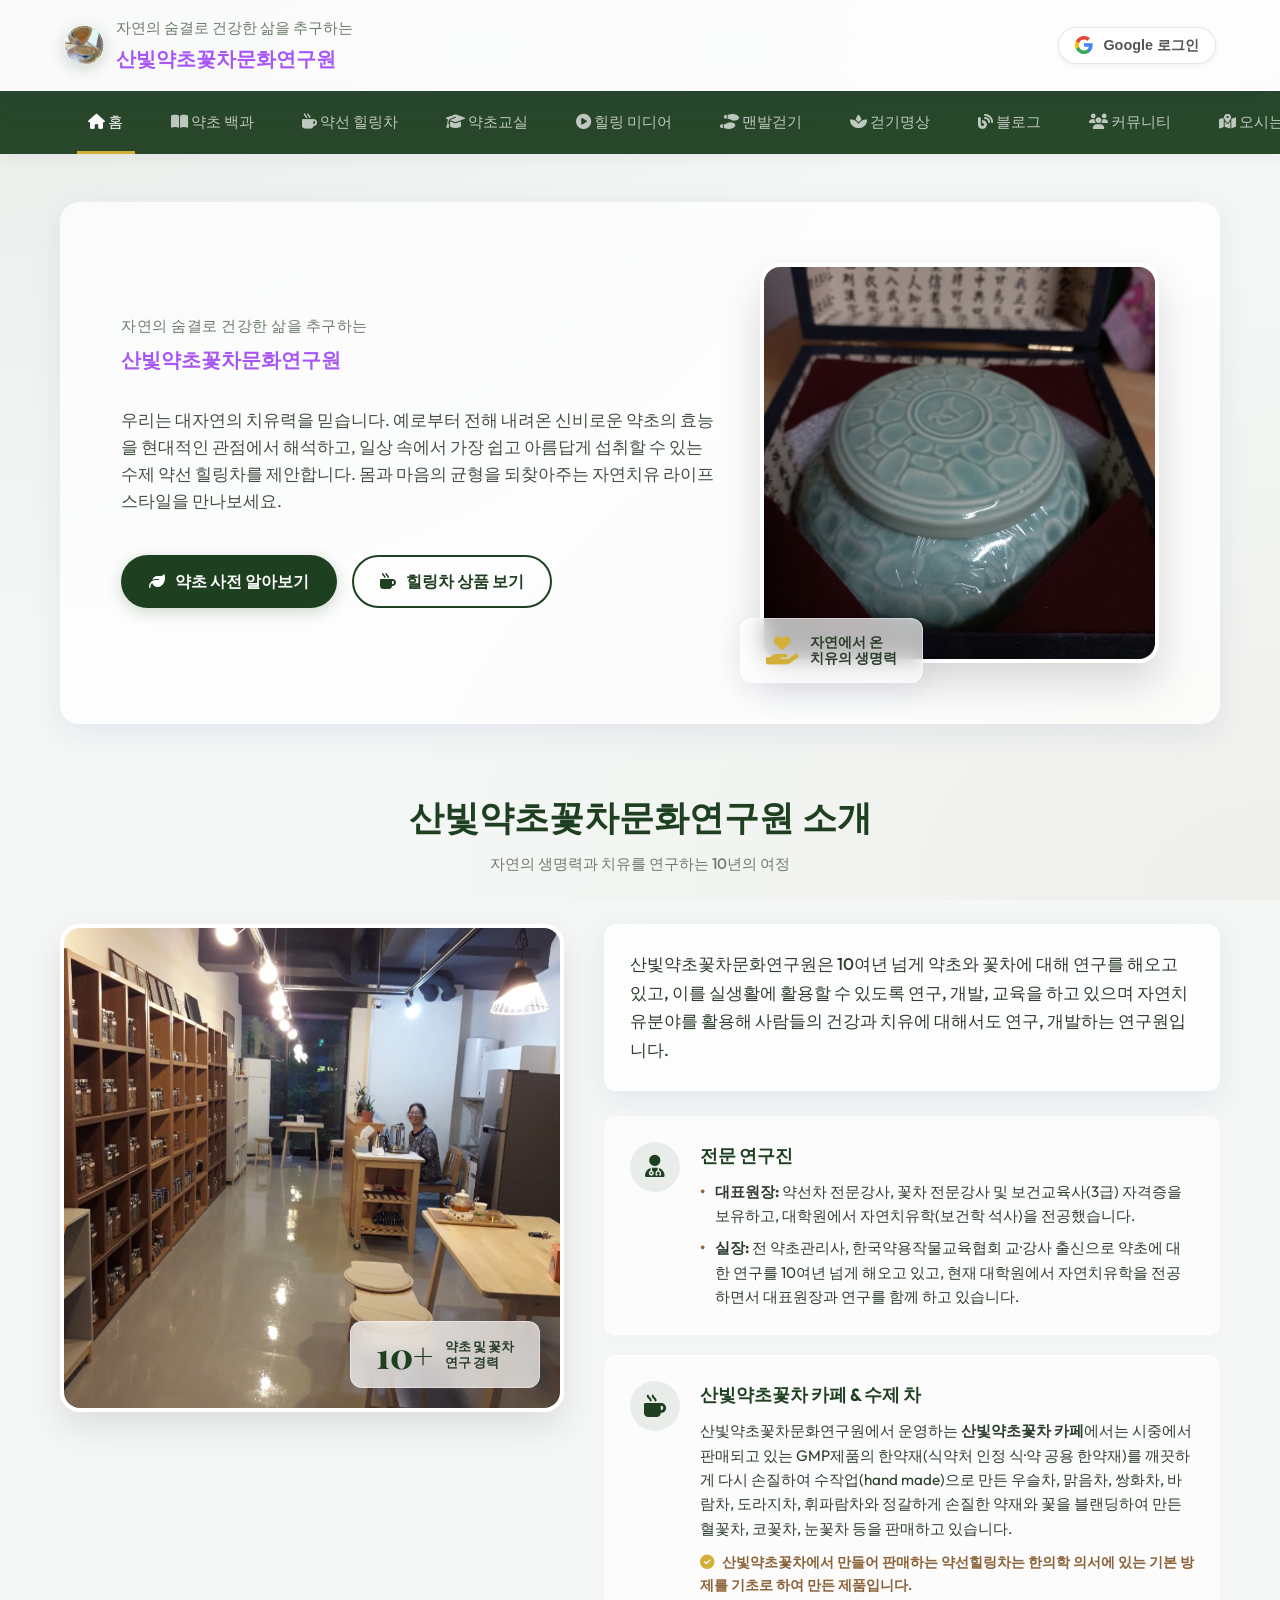
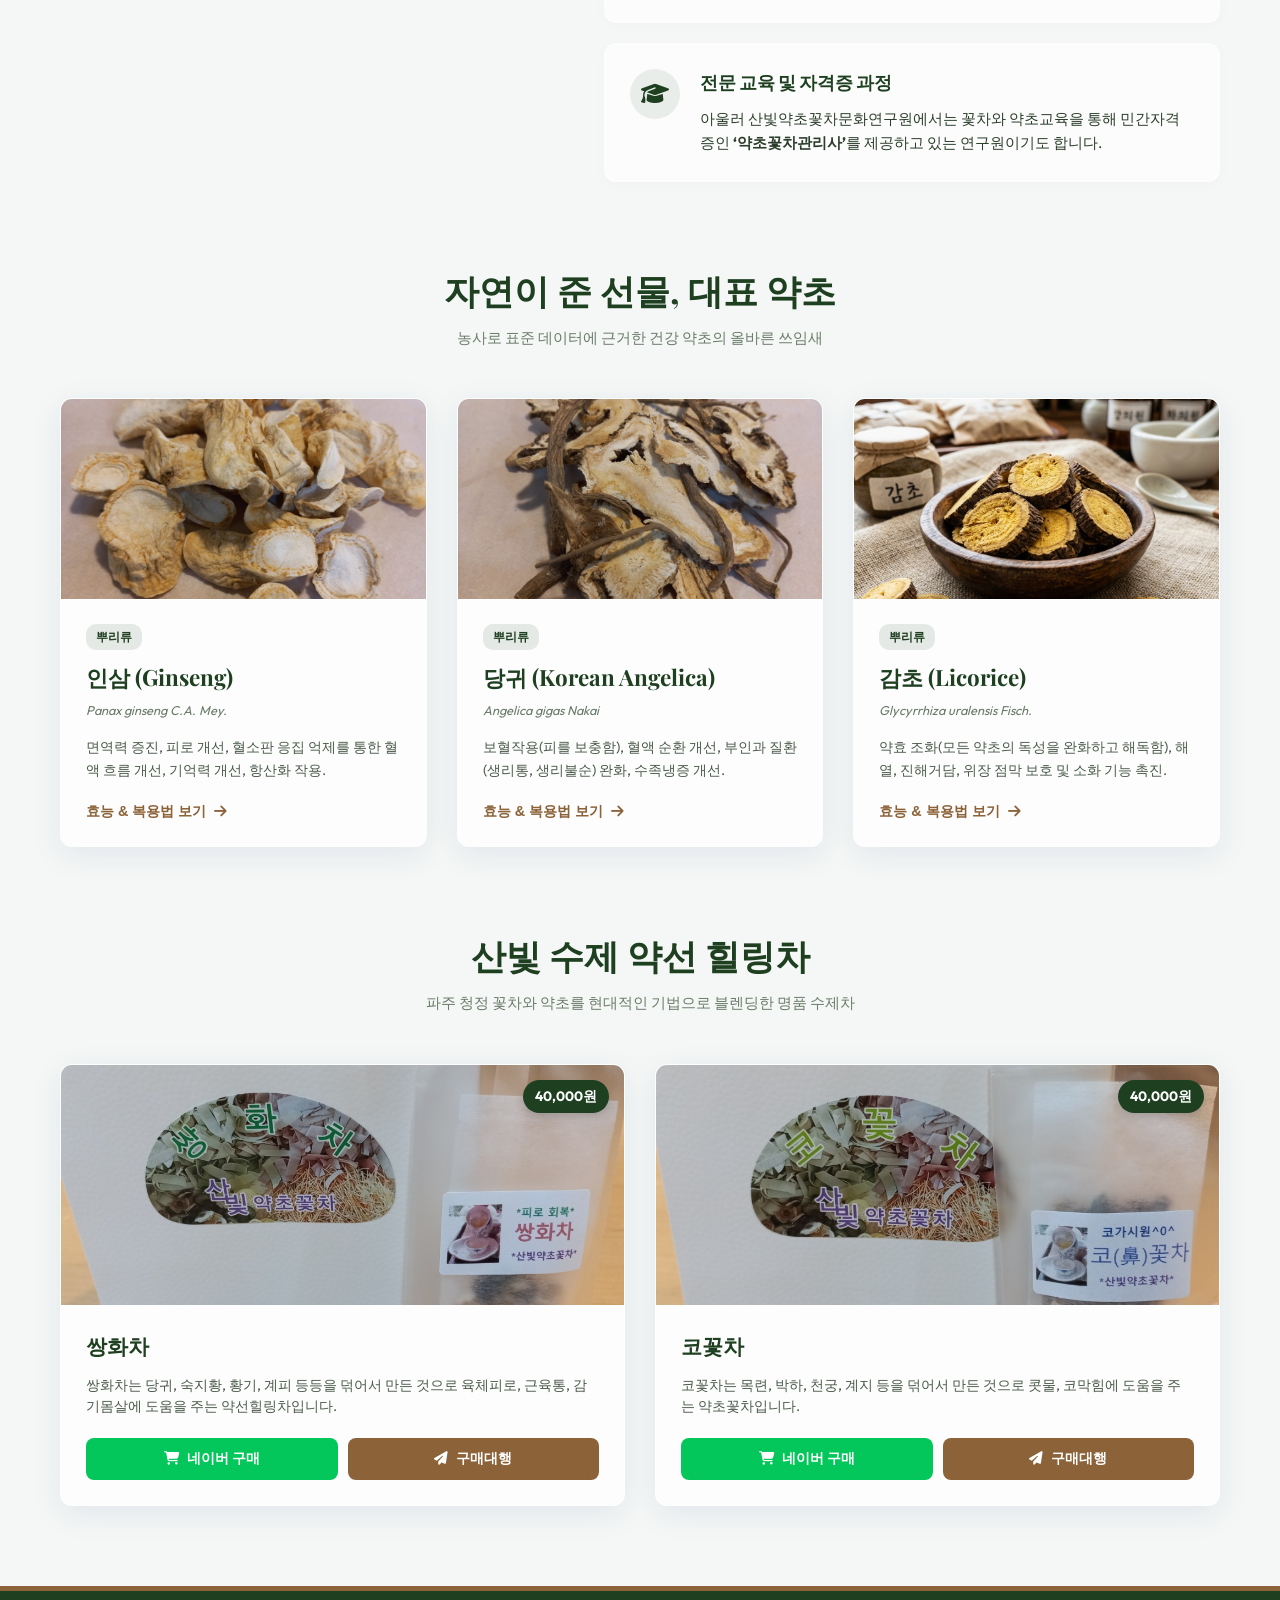
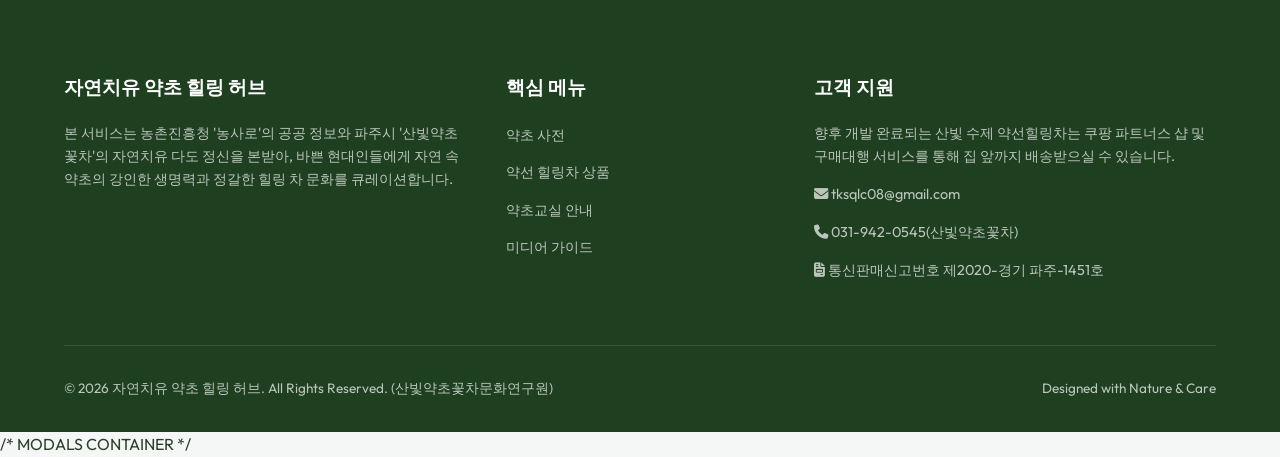
==== herb-healing-home/index.html @ 22000bf3 "feat: 구글 로그인 권한 잠금(타 계정 비활성화) 및 산빛 대표/관리자(tksqlc08@gmail.com) 자동 인식 구현" ====
<!DOCTYPE html>
<html lang="ko">
<head>
  <meta charset="UTF-8">
  <meta name="viewport" content="width=device-width, initial-scale=1.0">
  <title>산빛 자연치유 약초 힐링 허브</title>
  <!-- SEO Meta Tags -->
  <meta name="description" content="농사로 및 파주 산빛약초꽃차의 건강 노하우를 담은 자연치유 약초 백과, 약선 힐링차, 미디어 콘텐츠를 만나보세요.">
  <link rel="canonical" href="https://산빛약초꽃차.kr">
  <!-- Open Graph / Social Media Meta Tags -->
  <meta property="og:type" content="website">
  <meta property="og:url" content="https://산빛약초꽃차.kr">
  <meta property="og:title" content="산빛 자연치유 약초 힐링 허브">
  <meta property="og:description" content="농사로 및 파주 산빛약초꽃차의 건강 노하우를 담은 자연치유 약초 백과, 약선 힐링차, 미디어 콘텐츠를 만나보세요.">
  <meta property="og:image" content="https://산빛약초꽃차.kr/images/logo.jpg">
  <!-- Font Awesome Icons -->
  <link rel="stylesheet" href="https://cdnjs.cloudflare.com/ajax/libs/font-awesome/6.4.0/css/all.min.css">
  <!-- Stylesheet -->
  <link rel="stylesheet" href="style.css">
</head>
<body>

  <!-- HEADER -->
  <header>
    <div class="logo-area">
      <div class="logo-icon" style="background: none; overflow: hidden;">
        <img src="images/logo.jpg" alt="Logo" style="width: 100%; height: 100%; object-fit: cover; border-radius: 50%;">
      </div>
      <div class="logo-text">
        <h1 id="header-brand-title">자연치유 약초 힐링 허브</h1>
        <p id="header-brand-subtitle">Nature & Healing Tea Center</p>
      </div>
    </div>

    <!-- Google Login / User Profile Area -->
    <div class="auth-area" id="auth-ui-container">
      <!-- JavaScript will dynamically render login button or user profile here -->
    </div>
  </header>

  <!-- NAVIGATION MENU -->
  <nav class="menu-bar">
    <ul class="nav-links" id="main-nav-links">
      <li data-target="home" class="active"><a href="#home"><i class="fa-solid fa-house"></i> 홈</a></li>
      <li data-target="encyclopedia"><a href="#encyclopedia"><i class="fa-solid fa-book-open"></i> 약초 백과</a></li>
      <li data-target="teas"><a href="#teas"><i class="fa-solid fa-mug-hot"></i> 약선 힐링차</a></li>
      <li data-target="academy"><a href="#academy"><i class="fa-solid fa-graduation-cap"></i> 약초교실</a></li>
      <li data-target="media"><a href="#media"><i class="fa-solid fa-circle-play"></i> 힐링 미디어</a></li>
      <li data-target="barefoot"><a href="#barefoot"><i class="fa-solid fa-shoe-prints"></i> 맨발걷기</a></li>
      <li data-target="meditation"><a href="#meditation"><i class="fa-solid fa-spa"></i> 걷기명상</a></li>
      <li><a href="https://blog.naver.com/cslim088" target="_blank"><i class="fa-solid fa-blog"></i> 블로그</a></li>
      <li data-target="community"><a href="#community"><i class="fa-solid fa-users"></i> 커뮤니티</a></li>
      <li data-target="location"><a href="#location"><i class="fa-solid fa-map-location-dot"></i> 오시는 길</a></li>
      <!-- Admin Panel Menu (Only visible to admin) -->
      <li data-target="admin" id="nav-admin-link" style="display: none;"><a href="#admin" style="color: #e74c3c; font-weight: 700;"><i class="fa-solid fa-toolbox"></i> 관리자 패널</a></li>
    </ul>
  </nav>

  <!-- MAIN APP VIEW CONTAINER -->
  <main class="container" id="app-view-container">
    <!-- Dynamic page content will be injected here by app.js -->
  </main>

  <!-- FOOTER -->
  <footer>
    <div class="footer-grid">
      <div class="footer-col">
        <h4>자연치유 약초 힐링 허브</h4>
        <p>본 서비스는 농촌진흥청 '농사로'의 공공 정보와 파주시 '산빛약초꽃차'의 자연치유 다도 정신을 본받아, 바쁜 현대인들에게 자연 속 약초의 강인한 생명력과 정갈한 힐링 차 문화를 큐레이션합니다.</p>
      </div>
      <div class="footer-col">
        <h4>핵심 메뉴</h4>
        <ul class="footer-links">
          <li><a href="#encyclopedia">약초 사전</a></li>
          <li><a href="#teas">약선 힐링차 상품</a></li>
          <li><a href="#academy">약초교실 안내</a></li>
          <li><a href="#media">미디어 가이드</a></li>
        </ul>
      </div>
      <div class="footer-col">
        <h4>고객 지원</h4>
        <p>향후 개발 완료되는 산빛 수제 약선힐링차는 쿠팡 파트너스 샵 및 구매대행 서비스를 통해 집 앞까지 배송받으실 수 있습니다.</p>
        <p><i class="fa-solid fa-envelope"></i> <span class="footer-email">tksqlc08@gmail.com</span></p>
        <p><i class="fa-solid fa-phone"></i> <span class="footer-phone">031-942-0545(산빛약초꽃차)</span></p>
        <p><i class="fa-solid fa-file-invoice"></i> <span class="footer-license">통신판매신고번호 제2020-경기 파주-1451호</span></p>
      </div>
    </div>
    <div class="footer-bottom">
      <p>&copy; 2026 자연치유 약초 힐링 허브. All Rights Reserved. (산빛약초꽃차문화연구원)</p>
      <p>Designed with Nature & Care</p>
    </div>
  </footer>

  <!-- SCROLL TO TOP BUTTON -->
  <button id="scroll-to-top" class="scroll-top-btn" aria-label="맨 위로 이동" title="맨 위로 이동">
    <i class="fa-solid fa-arrow-up"></i>
    <span class="scroll-top-text">맨 위로</span>
  </button>

  <!-- ==================================================== -->
  /* MODALS CONTAINER                                     */
  <!-- ==================================================== -->

  <!-- 1. Google Auth Simulation Modal -->
  <div class="modal-overlay" id="google-login-modal">
    <div class="modal-container" style="max-width: 520px;">
      <button class="modal-close-btn" onclick="UI.closeModal('google-login-modal')">&times;</button>
      <h3 class="modal-title"><i class="fa-brands fa-google" style="color: #4285F4;"></i> Google 계정으로 로그인</h3>
      <div id="google-login-modal-body">
        <!-- Auth.renderLoginModalContent() will dynamically inject cards here -->
      </div>
    </div>
  </div>

  <!-- 2. Universal Detail View Modal (for Herbs or Teas) -->
  <div class="modal-overlay" id="detail-modal">
    <div class="modal-container" style="max-width: 750px;">
      <button class="modal-close-btn" onclick="UI.closeModal('detail-modal')">&times;</button>
      <div id="detail-modal-body">
        <!-- Content injected dynamically -->
      </div>
    </div>
  </div>

  <!-- 3. Community Post Write / Edit Modal -->
  <div class="modal-overlay" id="community-modal">
    <div class="modal-container">
      <button class="modal-close-btn" onclick="UI.closeModal('community-modal')">&times;</button>
      <h3 class="modal-title" id="community-modal-title">글 작성하기</h3>
      <form id="community-post-form" onsubmit="event.preventDefault();">
        <input type="hidden" id="post-id-input">
        <div class="form-group">
          <label for="post-category-input">분류</label>
          <select id="post-category-input" style="width: 100%; padding: 10px; border: 1px solid #ccc; border-radius: var(--border-radius-sm); outline: none;">
            <option value="체험담">자연치유 체험담</option>
            <option value="질문/답변">질문 & 답변</option>
            <option value="힐링차 후기">약선 힐링차 후기</option>
            <option value="자유수다">자유 이야기</option>
          </select>
        </div>
        <div class="form-group">
          <label for="post-title-input">제목</label>
          <input type="text" id="post-title-input" required placeholder="제목을 입력하세요">
        </div>
        <div class="form-group">
          <label for="post-content-input">내용</label>
          <textarea id="post-content-input" required rows="8" placeholder="자연치유 체험담이나 질문 내용을 상세히 적어주세요."></textarea>
        </div>
        <div style="display: flex; justify-content: flex-end; gap: 10px;">
          <button type="button" class="btn-secondary" onclick="UI.closeModal('community-modal')">취소</button>
          <button type="button" class="btn-primary" id="btn-save-post" onclick="Community.savePost()">등록</button>
        </div>
      </form>
    </div>
  </div>

  <!-- 4. Agent Purchase Request Modal (구매대행 신청) -->
  <div class="modal-overlay" id="agent-buy-modal">
    <div class="modal-container">
      <button class="modal-close-btn" onclick="UI.closeModal('agent-buy-modal')">&times;</button>
      <h3 class="modal-title">약선 힐링차 구매대행 신청서</h3>
      <p style="color: var(--text-muted); font-size: 0.85rem; margin-bottom: 20px;">파주 산빛원 가마 덖음 수제 힐링차 구매대행을 요청합니다. 신청서를 제출하시면 대행 관리자(tksqlc08@gmail.com)가 확인 후 쿠팡샵 결제 링크 및 안내 전화를 드립니다.</p>
      
      <form id="agent-buy-form" onsubmit="event.preventDefault();">
        <input type="hidden" id="buy-product-id">
        <div class="form-group">
          <label>상품명</label>
          <input type="text" id="buy-product-name" readonly style="background: #f0f0f0;">
        </div>
        <div class="form-group">
          <label>상품 가격</label>
          <input type="text" id="buy-product-price" readonly style="background: #f0f0f0;">
        </div>
        <div class="form-group">
          <label for="buy-user-name">신청자</label>
          <input type="text" id="buy-user-name" required placeholder="신청자 성함을 입력하세요">
        </div>
        <div class="form-group">
          <label for="buy-user-phone">연락처</label>
          <input type="text" id="buy-user-phone" required placeholder="예: 010-1234-5678">
        </div>
        <div class="form-group">
          <label for="buy-user-address">배송지 주소</label>
          <input type="text" id="buy-user-address" required placeholder="배송 받으실 주소를 입력하세요">
        </div>
        <div class="form-group">
          <label for="buy-user-notes">요청사항 (선택)</label>
          <textarea id="buy-user-notes" rows="3" placeholder="예: 선물용 포장 요청, 특정 알레르기 성분 제외 문의 등"></textarea>
        </div>
        <div style="display: flex; justify-content: flex-end; gap: 10px;">
          <button type="button" class="btn-secondary" onclick="UI.closeModal('agent-buy-modal')">취소</button>
          <button type="button" class="btn-primary" onclick="Teas.submitAgentBuy()">구매대행 신청하기</button>
        </div>
      </form>
    </div>
  </div>

  <!-- Scripts -->
  <script src="db.js"></script>
  <script src="app.js"></script>
</body>
</html>
---- herb-healing-home/style.css ----
/* style.css - 자연치유 약초 홈페이지 디자인 시스템 */

@import url('https://fonts.googleapis.com/css2?family=Inter:wght@300;400;500;600;700&family=Outfit:wght@300;400;500;600;700;800&family=Playfair+Display:ital,wght@0,400;0,600;0,700;1,400&display=swap');

:root {
  --primary-color: #1E3F20;     /* 딥 그리너리 */
  --primary-light: #2d5e30;
  --secondary-color: #8C6239;   /* 웜 브라운 */
  --accent-color: #D4AF37;      /* 오가닉 골드 */
  --bg-color: #F4F7F5;          /* 오가닉 소프트 그레이 */
  --card-bg: rgba(255, 255, 255, 0.8);
  --text-main: #2C3E2B;         /* 진한 녹갈색 */
  --text-muted: #6B7C6A;
  --glass-bg: rgba(255, 255, 255, 0.7);
  --glass-border: rgba(255, 255, 255, 0.4);
  --glass-shadow: 0 8px 32px 0 rgba(31, 38, 135, 0.08);
  --font-title: 'Playfair Display', serif;
  --font-body: 'Outfit', 'Inter', sans-serif;
  --transition-smooth: all 0.4s cubic-bezier(0.16, 1, 0.3, 1);
  --border-radius-lg: 20px;
  --border-radius-md: 12px;
  --border-radius-sm: 8px;
}

/* Reset */
* {
  box-sizing: border-box;
  margin: 0;
  padding: 0;
}

body {
  font-family: var(--font-body);
  background-color: var(--bg-color);
  color: var(--text-main);
  line-height: 1.6;
  overflow-x: hidden;
  background-image: 
    radial-gradient(at 0% 0%, rgba(30, 63, 32, 0.05) 0px, transparent 50%),
    radial-gradient(at 100% 100%, rgba(140, 98, 57, 0.05) 0px, transparent 50%);
  background-attachment: fixed;
}

a {
  text-decoration: none;
  color: inherit;
}

/* Layout */
header {
  position: sticky;
  top: 0;
  z-index: 100;
  background: var(--glass-bg);
  backdrop-filter: blur(15px);
  -webkit-backdrop-filter: blur(15px);
  border-bottom: 1px solid var(--glass-border);
  box-shadow: var(--glass-shadow);
  padding: 1rem 5%;
  display: flex;
  justify-content: space-between;
  align-items: center;
  transition: var(--transition-smooth);
}

.logo-area {
  display: flex;
  align-items: center;
  gap: 12px;
}

.logo-icon {
  width: 40px;
  height: 40px;
  background: linear-gradient(135deg, var(--primary-color), var(--secondary-color));
  border-radius: 50%;
  display: flex;
  align-items: center;
  justify-content: center;
  color: #fff;
  font-size: 1.2rem;
  box-shadow: 0 4px 15px rgba(30, 63, 32, 0.2);
}

.logo-text h1 {
  font-family: var(--font-body);
  font-size: 15px; /* 15p */
  font-weight: 500;
  letter-spacing: 0px;
  color: var(--text-muted);
  background: none;
  -webkit-background-clip: initial;
  -webkit-text-fill-color: initial;
}

.logo-text p {
  font-family: var(--font-title);
  font-size: 20px; /* 20p */
  color: #a855f7; /* 밝은 보라색 (Light Purple) */
  font-weight: 700;
  text-transform: none;
  letter-spacing: 0px;
  margin-top: 2px;
}

/* User Profile & Google Login button */
.auth-area {
  display: flex;
  align-items: center;
  gap: 15px;
}

.btn-google-login {
  background: #fff;
  border: 1px solid rgba(0,0,0,0.1);
  color: #555;
  padding: 8px 16px;
  border-radius: 25px;
  font-weight: 600;
  font-size: 0.9rem;
  display: flex;
  align-items: center;
  gap: 10px;
  cursor: pointer;
  box-shadow: 0 2px 5px rgba(0,0,0,0.05);
  transition: var(--transition-smooth);
}

.btn-google-login:hover {
  background: #f8f8f8;
  transform: translateY(-2px);
  box-shadow: 0 4px 12px rgba(0,0,0,0.1);
}

.btn-google-login svg {
  width: 18px;
  height: 18px;
}

.user-profile {
  display: flex;
  align-items: center;
  gap: 12px;
  background: rgba(30, 63, 32, 0.05);
  padding: 6px 15px 6px 6px;
  border-radius: 30px;
  border: 1px solid rgba(30, 63, 32, 0.1);
}

.user-avatar {
  width: 32px;
  height: 32px;
  border-radius: 50%;
  background: var(--primary-color);
  color: white;
  display: flex;
  align-items: center;
  justify-content: center;
  font-weight: 700;
  font-size: 0.9rem;
  box-shadow: 0 2px 6px rgba(0,0,0,0.15);
}

.user-info {
  display: flex;
  flex-direction: column;
}

.user-name {
  font-weight: 600;
  font-size: 0.85rem;
}

.user-plan-badge {
  font-size: 0.65rem;
  background: var(--accent-color);
  color: #fff;
  padding: 1px 6px;
  border-radius: 10px;
  font-weight: 700;
  width: fit-content;
}

.btn-logout {
  background: transparent;
  border: none;
  color: #e74c3c;
  cursor: pointer;
  font-size: 0.8rem;
  font-weight: 600;
  padding: 2px 5px;
  transition: var(--transition-smooth);
}

.btn-logout:hover {
  text-decoration: underline;
}

/* Nav Menu */
nav.menu-bar {
  background: rgba(30, 63, 32, 0.95);
  padding: 0 5%;
  display: flex;
  justify-content: space-between;
  align-items: center;
  box-shadow: 0 4px 15px rgba(0,0,0,0.05);
  overflow-x: auto;
  white-space: nowrap;
}

.nav-links {
  display: flex;
  list-style: none;
}

.nav-links li a {
  display: block;
  padding: 1.2rem 1.5rem;
  color: rgba(255, 255, 255, 0.7);
  font-weight: 500;
  font-size: 0.95rem;
  position: relative;
  transition: var(--transition-smooth);
}

.nav-links li a:hover,
.nav-links li.active a {
  color: #fff;
}

.nav-links li a::after {
  content: '';
  position: absolute;
  bottom: 0;
  left: 50%;
  width: 0;
  height: 3px;
  background: var(--accent-color);
  transition: var(--transition-smooth);
  transform: translateX(-50%);
}

.nav-links li:hover a::after,
.nav-links li.active a::after {
  width: 70%;
}

/* App Containers */
.container {
  max-width: 1200px;
  margin: 3rem auto;
  padding: 0 20px;
  min-height: 70vh;
}

/* Page Transitions */
.page-view {
  animation: fadeIn 0.5s ease-out forwards;
}

@keyframes fadeIn {
  from { opacity: 0; transform: translateY(15px); }
  to { opacity: 1; transform: translateY(0); }
}

/* -------------------------------------- */
/* HOME PAGE                              */
/* -------------------------------------- */
.hero-section {
  display: grid;
  grid-template-columns: 1.2fr 0.8fr;
  gap: 40px;
  align-items: center;
  background: var(--glass-bg);
  backdrop-filter: blur(10px);
  border: 1px solid var(--glass-border);
  box-shadow: var(--glass-shadow);
  border-radius: var(--border-radius-lg);
  padding: 60px;
  margin-bottom: 4rem;
}

.hero-text h2 {
  font-family: var(--font-body);
  font-size: 15px; /* 15p */
  line-height: 1.2;
  margin-bottom: 0.5rem;
  color: var(--text-muted);
  font-weight: 500;
  letter-spacing: 0.5px;
}

.hero-text p.subtitle {
  font-family: var(--font-title);
  font-size: 20px; /* 20p */
  color: #a855f7; /* 밝은 보라색 (Light Purple) */
  font-weight: 700;
  margin-bottom: 2rem;
}

.hero-text p.intro {
  font-size: 1.05rem;
  color: var(--text-main);
  opacity: 0.9;
  margin-bottom: 2.5rem;
}

.hero-buttons {
  display: flex;
  gap: 15px;
}

.btn-primary {
  background: var(--primary-color);
  color: white;
  padding: 14px 28px;
  border-radius: 30px;
  font-weight: 600;
  display: inline-flex;
  align-items: center;
  gap: 10px;
  border: none;
  cursor: pointer;
  box-shadow: 0 4px 15px rgba(30, 63, 32, 0.2);
  transition: var(--transition-smooth);
}

.btn-primary:hover {
  background: var(--primary-light);
  transform: translateY(-2px);
  box-shadow: 0 6px 20px rgba(30, 63, 32, 0.3);
}

.btn-secondary {
  background: transparent;
  color: var(--primary-color);
  border: 2px solid var(--primary-color);
  padding: 12px 26px;
  border-radius: 30px;
  font-weight: 600;
  display: inline-flex;
  align-items: center;
  gap: 10px;
  cursor: pointer;
  transition: var(--transition-smooth);
}

.btn-secondary:hover {
  background: rgba(30, 63, 32, 0.05);
  transform: translateY(-2px);
}

.hero-image {
  position: relative;
  display: flex;
  justify-content: center;
}

.hero-image img {
  width: 100%;
  max-width: 400px;
  height: 400px;
  object-fit: cover;
  border-radius: var(--border-radius-lg);
  box-shadow: 0 20px 40px rgba(0,0,0,0.15);
  border: 4px solid #fff;
}

.hero-badge {
  position: absolute;
  bottom: -20px;
  left: -20px;
  background: var(--glass-bg);
  backdrop-filter: blur(10px);
  border: 1px solid var(--glass-border);
  box-shadow: var(--glass-shadow);
  padding: 15px 25px;
  border-radius: var(--border-radius-md);
  display: flex;
  align-items: center;
  gap: 12px;
}

.hero-badge i {
  font-size: 1.8rem;
  color: var(--accent-color);
}

.hero-badge span {
  font-size: 0.85rem;
  font-weight: 700;
  line-height: 1.2;
}

/* Home Section Layouts */
.section-title-wrap {
  text-align: center;
  margin-bottom: 3rem;
}

.section-title {
  font-family: var(--font-title);
  font-size: 2.2rem;
  color: var(--primary-color);
  margin-bottom: 0.5rem;
}

.section-subtitle {
  color: var(--text-muted);
  font-weight: 500;
  font-size: 0.95rem;
}

.home-row {
  display: grid;
  grid-template-columns: 1fr 1fr;
  gap: 40px;
  margin-top: 4rem;
}

/* -------------------------------------- */
/* ENCYCLOPEDIA (약초 백과)                */
/* -------------------------------------- */
.search-filter-bar {
  background: var(--glass-bg);
  backdrop-filter: blur(10px);
  border: 1px solid var(--glass-border);
  box-shadow: var(--glass-shadow);
  border-radius: var(--border-radius-md);
  padding: 20px;
  margin-bottom: 3rem;
  display: flex;
  gap: 20px;
  align-items: center;
  justify-content: space-between;
  flex-wrap: wrap;
}

.search-input-wrap {
  position: relative;
  flex: 1;
  min-width: 280px;
}

.search-input-wrap i {
  position: absolute;
  left: 15px;
  top: 50%;
  transform: translateY(-50%);
  color: var(--text-muted);
}

.search-input-wrap input {
  width: 100%;
  padding: 12px 15px 12px 45px;
  border-radius: var(--border-radius-sm);
  border: 1px solid rgba(30, 63, 32, 0.2);
  outline: none;
  font-family: var(--font-body);
  font-size: 0.95rem;
  transition: var(--transition-smooth);
}

.search-input-wrap input:focus {
  border-color: var(--primary-color);
  box-shadow: 0 0 0 3px rgba(30, 63, 32, 0.1);
}

.filter-tabs {
  display: flex;
  flex-wrap: wrap;
  gap: 8px 10px;
  overflow-x: auto;
  padding-bottom: 5px;
}

.filter-tab {
  background: transparent;
  border: 1px solid rgba(30, 63, 32, 0.15);
  padding: 8px 16px;
  border-radius: 20px;
  cursor: pointer;
  font-family: var(--font-body);
  font-weight: 500;
  font-size: 0.85rem;
  transition: var(--transition-smooth);
}

.filter-tab:hover,
.filter-tab.active {
  background: var(--primary-color);
  color: white;
  border-color: var(--primary-color);
}

/* Card Grids */
.cards-grid {
  display: grid;
  grid-template-columns: repeat(auto-fill, minmax(320px, 1fr));
  gap: 30px;
}

.herb-card {
  background: var(--glass-bg);
  backdrop-filter: blur(5px);
  border: 1px solid var(--glass-border);
  box-shadow: var(--glass-shadow);
  border-radius: var(--border-radius-md);
  overflow: hidden;
  display: flex;
  flex-direction: column;
  transition: var(--transition-smooth);
}

.herb-card:hover {
  transform: translateY(-10px);
  box-shadow: 0 15px 35px rgba(0,0,0,0.1);
  border-color: rgba(30, 63, 32, 0.3);
}

.herb-card-img {
  height: 200px;
  width: 100%;
  object-fit: cover;
  transition: var(--transition-smooth);
}

.herb-card:hover .herb-card-img {
  transform: scale(1.05);
}

.herb-card-content {
  padding: 25px;
  display: flex;
  flex-direction: column;
  flex: 1;
}

.herb-card-cat {
  font-size: 0.75rem;
  background: rgba(30, 63, 32, 0.1);
  color: var(--primary-color);
  padding: 3px 10px;
  border-radius: 10px;
  font-weight: 700;
  width: fit-content;
  margin-bottom: 10px;
}

.herb-card-title {
  font-family: var(--font-title);
  font-size: 1.4rem;
  color: var(--primary-color);
  margin-bottom: 5px;
}

.herb-card-sci {
  font-size: 0.8rem;
  font-style: italic;
  color: var(--text-muted);
  margin-bottom: 15px;
}

.herb-card-desc {
  font-size: 0.9rem;
  color: var(--text-main);
  opacity: 0.85;
  display: -webkit-box;
  -webkit-line-clamp: 3;
  -webkit-box-orient: vertical;
  overflow: hidden;
  margin-bottom: 20px;
  flex: 1;
}

.btn-card-more {
  margin-top: auto;
  border: none;
  background: transparent;
  color: var(--secondary-color);
  font-weight: 700;
  display: inline-flex;
  align-items: center;
  gap: 8px;
  cursor: pointer;
  font-size: 0.9rem;
  width: fit-content;
  transition: var(--transition-smooth);
}

.btn-card-more:hover {
  color: var(--primary-color);
}

/* -------------------------------------- */
/* HEALING TEA (약선 힐링차)               */
/* -------------------------------------- */
.tea-card {
  background: var(--glass-bg);
  backdrop-filter: blur(5px);
  border: 1px solid var(--glass-border);
  box-shadow: var(--glass-shadow);
  border-radius: var(--border-radius-md);
  overflow: hidden;
  display: flex;
  flex-direction: column;
  transition: var(--transition-smooth);
}

.tea-card:hover {
  transform: translateY(-8px);
  box-shadow: 0 15px 35px rgba(0,0,0,0.1);
}

.tea-card-img-wrap {
  position: relative;
  height: 240px;
  overflow: hidden;
}

.tea-card-img {
  width: 100%;
  height: 100%;
  object-fit: cover;
  transition: var(--transition-smooth);
}

.tea-card:hover .tea-card-img {
  transform: scale(1.05);
}

.tea-price-badge {
  position: absolute;
  top: 15px;
  right: 15px;
  background: var(--primary-color);
  color: white;
  padding: 6px 12px;
  border-radius: 20px;
  font-weight: 700;
  font-size: 0.85rem;
  box-shadow: 0 3px 10px rgba(0,0,0,0.15);
}

.tea-card-content {
  padding: 25px;
  display: flex;
  flex-direction: column;
  flex: 1;
}

.tea-card-title {
  font-size: 1.3rem;
  color: var(--primary-color);
  font-weight: 700;
  margin-bottom: 12px;
}

.tea-card-desc {
  font-size: 0.9rem;
  color: var(--text-main);
  opacity: 0.85;
  margin-bottom: 20px;
  line-height: 1.5;
  flex: 1;
}

.tea-card-actions {
  display: grid;
  grid-template-columns: 1fr 1fr;
  gap: 10px;
}

.btn-naver-buy {
  background: #03C75A;
  color: white !important;
  font-weight: 700;
  text-align: center;
  padding: 10px 0;
  border-radius: var(--border-radius-sm);
  display: flex;
  align-items: center;
  justify-content: center;
  gap: 8px;
  font-size: 0.85rem;
  transition: var(--transition-smooth);
}

.btn-naver-buy:hover {
  background: #02b34f;
}

.btn-agent-buy {
  background: var(--secondary-color);
  color: white !important;
  border: none;
  font-weight: 700;
  text-align: center;
  padding: 10px 0;
  border-radius: var(--border-radius-sm);
  display: flex;
  align-items: center;
  justify-content: center;
  gap: 8px;
  font-size: 0.85rem;
  cursor: pointer;
  transition: var(--transition-smooth);
}

.btn-agent-buy:hover {
  background: #76522e;
}

.btn-disabled {
  background: #ccc !important;
  color: #888 !important;
  cursor: not-allowed !important;
}

/* -------------------------------------- */
/* COMMUNITY (커뮤니티)                    */
/* -------------------------------------- */
.community-header-bar {
  display: flex;
  justify-content: space-between;
  align-items: center;
  flex-wrap: wrap;
  gap: 15px;
  margin-bottom: 25px;
}

.category-tabs {
  display: flex;
  gap: 8px;
  flex-wrap: wrap;
}

.filter-btn {
  background: white;
  border: 1px solid rgba(30, 63, 32, 0.2);
  color: var(--primary-color);
  padding: 6px 14px;
  border-radius: 20px;
  font-size: 0.85rem;
  font-weight: 500;
  cursor: pointer;
  transition: all 0.2s ease;
}

.filter-btn:hover {
  background: rgba(30, 63, 32, 0.08);
}

.filter-btn.active {
  background: var(--primary-color);
  color: white;
  border-color: var(--primary-color);
  font-weight: 600;
}

.search-box {
  display: flex;
  align-items: center;
  background: white;
  border: 1px solid rgba(0, 0, 0, 0.15);
  border-radius: 20px;
  padding: 6px 14px;
}

.search-box input {
  border: none;
  outline: none;
  font-size: 0.88rem;
  width: 170px;
}

.community-actions {
  display: flex;
  justify-content: flex-end;
  margin-bottom: 2rem;
}

.posts-list {
  background: var(--glass-bg);
  backdrop-filter: blur(10px);
  border: 1px solid var(--glass-border);
  box-shadow: var(--glass-shadow);
  border-radius: var(--border-radius-lg);
  overflow: hidden;
  display: flex;
  flex-direction: column;
}

.post-row {
  display: flex;
  justify-content: space-between;
  align-items: center;
  padding: 18px 24px;
  border-bottom: 1px solid rgba(0,0,0,0.05);
  transition: var(--transition-smooth);
  cursor: pointer;
  gap: 15px;
}

.post-header-row {
  background: rgba(30,63,32,0.08);
  pointer-events: none;
  border-bottom: 2px solid rgba(30,63,32,0.15);
  cursor: default;
}

.post-row:last-child {
  border-bottom: none;
}

.post-row:hover:not(.post-header-row) {
  background: rgba(30, 63, 32, 0.04);
}

.post-main-info {
  display: flex;
  align-items: center;
  gap: 12px;
  flex: 1;
  min-width: 0;
}

.post-badge {
  background: rgba(140, 98, 57, 0.12);
  color: var(--accent-color);
  font-size: 0.75rem;
  font-weight: 700;
  padding: 3px 9px;
  border-radius: 12px;
  white-space: nowrap;
}

.post-title {
  font-size: 1.02rem;
  font-weight: 600;
  color: var(--primary-color);
  white-space: nowrap;
  overflow: hidden;
  text-overflow: ellipsis;
}

.post-title:hover {
  text-decoration: underline;
}

.post-author {
  font-size: 0.82rem;
  color: var(--text-muted);
  display: flex;
  align-items: center;
  gap: 4px;
  white-space: nowrap;
}

.post-meta-right {
  display: flex;
  align-items: center;
  gap: 16px;
  font-size: 0.85rem;
  color: var(--text-muted);
  white-space: nowrap;
}

.post-stat {
  display: inline-flex;
  align-items: center;
  gap: 4px;
  min-width: 40px;
  justify-content: center;
}

.btn-like:hover {
  background: rgba(231,76,60,0.18) !important;
  transform: scale(1.05);
}

/* -------------------------------------- */
/* MEDIA GALLERY (미디어)                  */
/* -------------------------------------- */
.media-card {
  background: var(--glass-bg);
  backdrop-filter: blur(5px);
  border: 1px solid var(--glass-border);
  box-shadow: var(--glass-shadow);
  border-radius: var(--border-radius-md);
  overflow: hidden;
  transition: var(--transition-smooth);
}

.media-card:hover {
  transform: translateY(-5px);
  box-shadow: 0 10px 25px rgba(0,0,0,0.1);
}

.media-preview-container {
  position: relative;
  height: 200px;
  background: #000;
}

.media-preview-container img {
  width: 100%;
  height: 100%;
  object-fit: cover;
}

.media-preview-container iframe {
  width: 100%;
  height: 100%;
  border: none;
}

.media-badge-icon {
  position: absolute;
  top: 15px;
  left: 15px;
  background: rgba(0,0,0,0.6);
  color: white;
  width: 32px;
  height: 32px;
  border-radius: 50%;
  display: flex;
  align-items: center;
  justify-content: center;
  font-size: 0.85rem;
}

.media-card-content {
  padding: 20px;
}

.media-card-title {
  font-size: 1.1rem;
  font-weight: 700;
  margin-bottom: 8px;
  color: var(--primary-color);
}

.media-card-desc {
  font-size: 0.85rem;
  color: var(--text-muted);
  line-height: 1.4;
}

/* -------------------------------------- */
/* PRICING (요금제)                        */
/* -------------------------------------- */
.pricing-grid {
  display: grid;
  grid-template-columns: repeat(3, 1fr);
  gap: 30px;
  align-items: flex-start;
  margin-top: 2rem;
}

.pricing-card {
  background: var(--glass-bg);
  backdrop-filter: blur(10px);
  border: 1px solid var(--glass-border);
  box-shadow: var(--glass-shadow);
  border-radius: var(--border-radius-lg);
  padding: 40px;
  text-align: center;
  position: relative;
  transition: var(--transition-smooth);
}

.pricing-card.premium-pick {
  border: 2px solid var(--primary-color);
  transform: scale(1.05);
  box-shadow: 0 15px 40px rgba(30, 63, 32, 0.12);
}

.pricing-card.premium-pick::before {
  content: 'BEST VALUE';
  position: absolute;
  top: -15px;
  left: 50%;
  transform: translateX(-50%);
  background: var(--primary-color);
  color: white;
  padding: 4px 15px;
  border-radius: 20px;
  font-size: 0.75rem;
  font-weight: 700;
  letter-spacing: 1px;
}

.pricing-card:hover {
  transform: translateY(-8px);
}

.pricing-card.premium-pick:hover {
  transform: scale(1.05) translateY(-8px);
}

.plan-name {
  font-family: var(--font-title);
  font-size: 1.8rem;
  color: var(--primary-color);
  margin-bottom: 15px;
}

.plan-price {
  font-size: 2.2rem;
  font-weight: 800;
  color: var(--secondary-color);
  margin-bottom: 5px;
}

.plan-period {
  font-size: 0.85rem;
  color: var(--text-muted);
  margin-bottom: 25px;
}

.plan-desc {
  font-size: 0.9rem;
  color: var(--text-main);
  opacity: 0.8;
  margin-bottom: 30px;
  min-height: 50px;
}

.plan-features {
  list-style: none;
  text-align: left;
  margin-bottom: 35px;
  border-top: 1px solid rgba(0,0,0,0.05);
  padding-top: 25px;
}

.plan-features li {
  font-size: 0.9rem;
  margin-bottom: 12px;
  display: flex;
  align-items: center;
  gap: 10px;
}

.plan-features li i {
  color: var(--primary-color);
}

.btn-pricing-action {
  width: 100%;
  padding: 12px 0;
  border-radius: 25px;
  font-weight: 700;
  font-size: 0.95rem;
  cursor: pointer;
  transition: var(--transition-smooth);
}

.pricing-card.premium-pick .btn-pricing-action {
  background: var(--primary-color);
  color: white;
  border: none;
}

.pricing-card.premium-pick .btn-pricing-action:hover {
  background: var(--primary-light);
}

.pricing-card:not(.premium-pick) .btn-pricing-action {
  background: transparent;
  border: 2px solid var(--primary-color);
  color: var(--primary-color);
}

.pricing-card:not(.premium-pick) .btn-pricing-action:hover {
  background: rgba(30, 63, 32, 0.05);
}

/* -------------------------------------- */
/* ADMIN PANEL (관리자 패널)                */
/* -------------------------------------- */
.admin-layout {
  display: grid;
  grid-template-columns: 240px 1fr;
  gap: 30px;
  margin-top: 1rem;
}

.admin-sidebar {
  background: var(--glass-bg);
  backdrop-filter: blur(10px);
  border: 1px solid var(--glass-border);
  box-shadow: var(--glass-shadow);
  border-radius: var(--border-radius-md);
  padding: 20px;
  display: flex;
  flex-direction: column;
  gap: 10px;
  height: fit-content;
}

.admin-menu-btn {
  background: transparent;
  border: none;
  padding: 12px 15px;
  text-align: left;
  width: 100%;
  border-radius: var(--border-radius-sm);
  font-family: var(--font-body);
  font-weight: 600;
  font-size: 0.9rem;
  display: flex;
  align-items: center;
  gap: 12px;
  cursor: pointer;
  transition: var(--transition-smooth);
}

.admin-menu-btn:hover,
.admin-menu-btn.active {
  background: var(--primary-color);
  color: white;
}

.admin-content {
  background: var(--glass-bg);
  backdrop-filter: blur(10px);
  border: 1px solid var(--glass-border);
  box-shadow: var(--glass-shadow);
  border-radius: var(--border-radius-md);
  padding: 35px;
  min-height: 500px;
}

.admin-sec-title {
  font-size: 1.4rem;
  font-weight: 700;
  margin-bottom: 2rem;
  color: var(--primary-color);
  border-bottom: 2px solid rgba(30, 63, 32, 0.1);
  padding-bottom: 10px;
}

/* Tables in Admin */
.admin-table-wrap {
  overflow-x: auto;
}

.admin-table {
  width: 100%;
  border-collapse: collapse;
  margin-top: 15px;
  text-align: left;
}

.admin-table th,
.admin-table td {
  padding: 12px 15px;
  border-bottom: 1px solid rgba(0,0,0,0.05);
}

.admin-table th {
  background: rgba(30, 63, 32, 0.05);
  font-weight: 700;
  color: var(--primary-color);
}

.admin-table tr:hover {
  background: rgba(0,0,0,0.01);
}

.status-badge {
  padding: 3px 8px;
  border-radius: 10px;
  font-size: 0.75rem;
  font-weight: 700;
  text-transform: uppercase;
}

.status-badge.active {
  background: rgba(46, 204, 113, 0.15);
  color: #2ecc71;
}

.status-badge.suspended {
  background: rgba(231, 76, 60, 0.15);
  color: #e74c3c;
}

/* Form Styles */
.form-group {
  margin-bottom: 1.5rem;
}

.form-group label {
  display: block;
  font-weight: 600;
  font-size: 0.9rem;
  margin-bottom: 8px;
  color: var(--primary-color);
}

.form-group input[type="text"],
.form-group input[type="number"],
.form-group input[type="email"],
.form-group select,
.form-group textarea {
  width: 100%;
  padding: 12px;
  border: 1px solid rgba(30, 63, 32, 0.2);
  border-radius: var(--border-radius-sm);
  outline: none;
  font-family: var(--font-body);
  font-size: 0.9rem;
  transition: var(--transition-smooth);
}

.form-group input:focus,
.form-group select:focus,
.form-group textarea:focus {
  border-color: var(--primary-color);
  box-shadow: 0 0 0 3px rgba(30, 63, 32, 0.1);
}

/* -------------------------------------- */
/* MODALS                                 */
/* -------------------------------------- */
.modal-overlay {
  position: fixed;
  top: 0;
  left: 0;
  width: 100%;
  height: 100%;
  background: rgba(0, 0, 0, 0.6);
  backdrop-filter: blur(5px);
  z-index: 1000;
  display: flex;
  align-items: center;
  justify-content: center;
  opacity: 0;
  pointer-events: none;
  transition: opacity 0.3s ease;
}

.modal-overlay.active {
  opacity: 1;
  pointer-events: auto;
}

.modal-container {
  background: #fff;
  border-radius: var(--border-radius-lg);
  box-shadow: 0 15px 50px rgba(0,0,0,0.3);
  width: 90%;
  max-width: 650px;
  max-height: 85vh;
  overflow-y: auto;
  padding: 40px;
  position: relative;
  transform: translateY(-30px);
  transition: transform 0.3s ease;
}

.modal-overlay.active .modal-container {
  transform: translateY(0);
}

.modal-close-btn {
  position: absolute;
  top: 25px;
  right: 25px;
  background: none;
  border: none;
  font-size: 1.5rem;
  color: var(--text-muted);
  cursor: pointer;
  transition: var(--transition-smooth);
}

.modal-close-btn:hover {
  color: #000;
}

.modal-title {
  font-family: var(--font-title);
  font-size: 1.8rem;
  color: var(--primary-color);
  margin-bottom: 20px;
  padding-bottom: 10px;
  border-bottom: 1px solid rgba(0,0,0,0.08);
}

/* Auth Modal Specifics */
.google-accounts-list {
  display: flex;
  flex-direction: column;
  gap: 12px;
  margin: 25px 0;
}

.google-account-item {
  display: flex;
  align-items: center;
  gap: 15px;
  padding: 15px 20px;
  border: 1px solid rgba(0,0,0,0.08);
  border-radius: var(--border-radius-md);
  cursor: pointer;
  transition: var(--transition-smooth);
}

.google-account-item:hover {
  background: rgba(30, 63, 32, 0.05);
  border-color: var(--primary-color);
}

.google-avatar {
  width: 40px;
  height: 40px;
  border-radius: 50%;
  background: #eee;
  display: flex;
  align-items: center;
  justify-content: center;
  font-weight: 700;
  color: #555;
  border: 1px solid rgba(0,0,0,0.1);
}

.google-acc-details {
  display: flex;
  flex-direction: column;
}

.google-acc-name {
  font-weight: 600;
  font-size: 0.95rem;
}

.google-acc-email {
  font-size: 0.8rem;
  color: var(--text-muted);
}

/* Footer */
footer {
  background: var(--primary-color);
  color: rgba(255, 255, 255, 0.7);
  padding: 5rem 5% 2rem;
  margin-top: 5rem;
  border-top: 5px solid var(--secondary-color);
}

.footer-grid {
  display: grid;
  grid-template-columns: 1.5fr 1fr 1.5fr;
  gap: 40px;
  max-width: 1200px;
  margin: 0 auto 3rem;
}

.footer-col h4 {
  font-family: var(--font-title);
  color: white;
  font-size: 1.2rem;
  margin-bottom: 20px;
}

.footer-col p {
  font-size: 0.9rem;
  line-height: 1.6;
  margin-bottom: 15px;
}

.footer-links {
  list-style: none;
}

.footer-links li {
  margin-bottom: 12px;
}

.footer-links li a {
  font-size: 0.9rem;
  transition: var(--transition-smooth);
}

.footer-links li a:hover {
  color: white;
  padding-left: 5px;
}

.footer-bottom {
  max-width: 1200px;
  margin: 0 auto;
  border-top: 1px solid rgba(255, 255, 255, 0.1);
  padding-top: 2rem;
  display: flex;
  justify-content: space-between;
  align-items: center;
  flex-wrap: wrap;
  font-size: 0.85rem;
  gap: 15px;
}

/* Responsiveness */
@media (max-width: 1024px) {
  .pricing-grid {
    grid-template-columns: repeat(2, 1fr);
  }
  .pricing-card.premium-pick {
    transform: none;
  }
  .pricing-card.premium-pick:hover {
    transform: translateY(-8px);
  }
  .hero-section {
    grid-template-columns: 1fr;
    padding: 40px;
    text-align: center;
  }
  .hero-image {
    display: none; /* 모바일 비주얼 최적화 */
  }
  .hero-buttons {
    justify-content: center;
  }
}

@media (max-width: 768px) {
  header {
    flex-direction: column;
    gap: 15px;
    padding: 1rem;
  }
  .pricing-grid {
    grid-template-columns: 1fr;
  }
  .admin-layout {
    grid-template-columns: 1fr;
  }
  .home-row {
    grid-template-columns: 1fr;
  }
  .post-row {
    grid-template-columns: 1fr 100px;
  }
  .post-comments {
    display: none;
  }
}

/* --- ABOUT SECTION --- */
.about-grid {
  display: grid;
  grid-template-columns: 0.9fr 1.1fr;
  gap: 40px;
  align-items: start;
}

.about-image-container {
  position: relative;
  border-radius: var(--border-radius-lg);
  overflow: hidden;
  box-shadow: 0 15px 35px rgba(0,0,0,0.1);
  border: 4px solid #fff;
}

.about-img {
  width: 100%;
  height: 480px;
  object-fit: cover;
  display: block;
}

.about-experience-badge {
  position: absolute;
  bottom: 20px;
  right: 20px;
  background: var(--glass-bg);
  backdrop-filter: blur(10px);
  border: 1px solid var(--glass-border);
  box-shadow: var(--glass-shadow);
  padding: 15px 25px;
  border-radius: var(--border-radius-md);
  display: flex;
  align-items: center;
  gap: 12px;
}

.about-experience-badge .exp-num {
  font-size: 2.2rem;
  font-weight: 800;
  color: var(--primary-color);
  font-family: var(--font-title);
  line-height: 1;
}

.about-experience-badge .exp-text {
  font-size: 0.8rem;
  font-weight: 700;
  color: var(--text-main);
  line-height: 1.2;
}

.about-details {
  display: flex;
  flex-direction: column;
  gap: 25px;
}

.about-desc-card {
  background: var(--glass-bg);
  backdrop-filter: blur(10px);
  border: 1px solid var(--glass-border);
  box-shadow: var(--glass-shadow);
  border-radius: var(--border-radius-md);
  padding: 25px;
}

.about-main-text {
  font-size: 1.05rem;
  line-height: 1.7;
  color: var(--text-main);
  font-weight: 500;
}

.about-info-cards {
  display: flex;
  flex-direction: column;
  gap: 20px;
}

.about-info-card {
  display: flex;
  gap: 20px;
  background: rgba(255, 255, 255, 0.6);
  border: 1px solid rgba(255, 255, 255, 0.4);
  padding: 25px;
  border-radius: var(--border-radius-md);
  box-shadow: 0 4px 15px rgba(0, 0, 0, 0.02);
  transition: var(--transition-smooth);
}

.about-info-card:hover {
  transform: translateY(-3px);
  box-shadow: 0 8px 25px rgba(30, 63, 32, 0.06);
  border-color: rgba(30, 63, 32, 0.15);
}

.info-card-icon {
  width: 50px;
  height: 50px;
  border-radius: 50%;
  background: rgba(30, 63, 32, 0.08);
  color: var(--primary-color);
  display: flex;
  align-items: center;
  justify-content: center;
  font-size: 1.4rem;
  flex-shrink: 0;
}

.info-card-content h4 {
  font-size: 1.1rem;
  color: var(--primary-color);
  margin-bottom: 10px;
  font-weight: 700;
}

.info-card-content p {
  font-size: 0.95rem;
  color: var(--text-main);
  line-height: 1.6;
  margin-bottom: 8px;
}

.info-card-content p:last-child {
  margin-bottom: 0;
}

.info-card-content ul {
  list-style: none;
  padding: 0;
}

.info-card-content li {
  font-size: 0.95rem;
  color: var(--text-main);
  line-height: 1.6;
  margin-bottom: 8px;
  position: relative;
  padding-left: 15px;
}

.info-card-content li::before {
  content: "•";
  position: absolute;
  left: 0;
  color: var(--secondary-color);
  font-weight: bold;
}

.info-card-content li:last-child {
  margin-bottom: 0;
}

.info-card-content .accent-p {
  color: var(--secondary-color);
  font-weight: 600;
  margin-top: 10px;
  font-size: 0.9rem;
}

.info-card-content .accent-p i {
  margin-right: 5px;
  color: var(--accent-color);
}

@media (max-width: 992px) {
  .about-grid {
    grid-template-columns: 1fr;
  }
  .about-img {
    height: 350px;
  }
}

/* --- PROCESS SECTION --- */
.process-layout {
  display: grid;
  grid-template-columns: 0.95fr 1.05fr;
  gap: 40px;
  align-items: start;
}

.process-intro-card {
  background: var(--glass-bg);
  backdrop-filter: blur(10px);
  border: 1px solid var(--glass-border);
  box-shadow: var(--glass-shadow);
  border-radius: var(--border-radius-lg);
  overflow: hidden;
  position: sticky;
  top: 100px;
}

.process-img-wrap {
  position: relative;
  height: 320px;
}

.process-main-img {
  width: 100%;
  height: 100%;
  object-fit: cover;
  display: block;
}

.process-badge {
  position: absolute;
  bottom: 20px;
  right: 20px;
  background: rgba(30, 63, 32, 0.9);
  color: white;
  padding: 10px 20px;
  border-radius: var(--border-radius-md);
  display: flex;
  align-items: center;
  gap: 10px;
  box-shadow: 0 4px 15px rgba(0,0,0,0.15);
}

.process-badge i {
  font-size: 1.5rem;
  color: var(--accent-color);
}

.process-badge span {
  font-size: 0.8rem;
  font-weight: 700;
  line-height: 1.2;
}

.process-intro-content {
  padding: 30px;
}

.process-intro-content h3 {
  font-size: 1.4rem;
  color: var(--primary-color);
  margin-bottom: 15px;
  font-weight: 700;
}

.process-intro-content p {
  font-size: 0.95rem;
  color: var(--text-main);
  line-height: 1.6;
  opacity: 0.9;
  margin-bottom: 20px;
}

.process-quote {
  background: rgba(140, 98, 57, 0.06);
  border-left: 4px solid var(--secondary-color);
  padding: 15px 20px;
  border-radius: 0 var(--border-radius-sm) var(--border-radius-sm) 0;
  display: flex;
  gap: 15px;
  align-items: flex-start;
}

.process-quote i {
  font-size: 1.2rem;
  color: var(--secondary-color);
  margin-top: 2px;
}

.process-quote span {
  font-size: 0.9rem;
  font-style: italic;
  color: var(--text-main);
  line-height: 1.5;
  font-weight: 500;
}

.process-timeline {
  display: flex;
  flex-direction: column;
  gap: 20px;
}

.process-step-card {
  background: rgba(255, 255, 255, 0.6);
  border: 1px solid rgba(255, 255, 255, 0.4);
  padding: 25px;
  border-radius: var(--border-radius-md);
  box-shadow: 0 4px 15px rgba(0, 0, 0, 0.02);
  transition: var(--transition-smooth);
}

.process-step-card:hover {
  transform: translateX(8px);
  background: rgba(255, 255, 255, 0.85);
  box-shadow: 0 8px 25px rgba(30, 63, 32, 0.05);
  border-color: rgba(30, 63, 32, 0.15);
}

.step-header {
  display: flex;
  align-items: center;
  gap: 15px;
  margin-bottom: 12px;
}

.step-num {
  font-family: var(--font-title);
  font-size: 1.5rem;
  font-weight: 800;
  color: var(--secondary-color);
  background: rgba(140, 98, 57, 0.08);
  width: 40px;
  height: 40px;
  border-radius: 50%;
  display: flex;
  align-items: center;
  justify-content: center;
  flex-shrink: 0;
}

.step-header h4 {
  font-size: 1.15rem;
  color: var(--primary-color);
  font-weight: 700;
}

.step-desc {
  font-size: 0.95rem;
  color: var(--text-main);
  line-height: 1.6;
  padding-left: 55px;
}

@media (max-width: 992px) {
  .process-layout {
    grid-template-columns: 1fr;
  }
  .process-intro-card {
    position: static;
  }
}

/* Location (Directions) Page Styles */
.location-grid {
  display: grid;
  grid-template-columns: 1fr 1.2fr;
  gap: 35px;
  margin-top: 2rem;
  margin-bottom: 4rem;
}

@media (max-width: 900px) {
  .location-grid {
    grid-template-columns: 1fr;
    gap: 25px;
  }
}

.location-info-card {
  background: var(--card-bg);
  backdrop-filter: blur(10px);
  border: 1px solid var(--glass-border);
  box-shadow: var(--glass-shadow);
  border-radius: var(--border-radius-lg);
  padding: 40px;
  display: flex;
  flex-direction: column;
  gap: 25px;
}

.info-group {
  border-bottom: 1px solid rgba(30, 63, 32, 0.08);
  padding-bottom: 20px;
}

.info-group:last-child {
  border-bottom: none;
  padding-bottom: 0;
}

.info-title {
  font-family: var(--font-body);
  font-size: 1.2rem;
  color: var(--primary-color);
  font-weight: 700;
  margin-bottom: 10px;
  display: flex;
  align-items: center;
  gap: 10px;
}

.info-title i {
  color: var(--secondary-color);
}

.info-text {
  font-size: 0.95rem;
  color: var(--text-main);
  line-height: 1.6;
}

.transport-detail {
  background: rgba(30, 63, 32, 0.03);
  padding: 12px 15px;
  border-radius: var(--border-radius-sm);
  border-left: 3px solid var(--primary-color);
  font-size: 0.9rem;
}

.transport-sub {
  font-weight: 600;
  color: var(--primary-color);
  margin-bottom: 5px;
  font-size: 0.9rem;
}

.location-map-card {
  display: flex;
  flex-direction: column;
  gap: 20px;
}

.map-container {
  width: 100%;
  height: 450px;
  border-radius: var(--border-radius-lg);
  overflow: hidden;
  box-shadow: var(--glass-shadow);
  border: 1px solid var(--glass-border);
}

.map-container iframe {
  width: 100%;
  height: 100%;
  border: 0;
}

.map-links {
  display: grid;
  grid-template-columns: 1fr 1fr;
  gap: 15px;
}

.btn-map-link {
  display: flex;
  align-items: center;
  justify-content: center;
  gap: 8px;
  padding: 14px;
  border-radius: var(--border-radius-md);
  font-size: 0.95rem;
  font-weight: 600;
  text-align: center;
  transition: var(--transition-smooth);
  box-shadow: 0 4px 15px rgba(0,0,0,0.05);
}

.btn-naver {
  background: #03C75A;
  color: #fff;
}

.btn-naver:hover {
  background: #02b34f;
  transform: translateY(-2px);
}

.btn-kakao {
  background: #FEE500;
  color: #191919;
}

.btn-kakao:hover {
  background: #ebd200;
  transform: translateY(-2px);
}

/* ==================================================== */
/* SCROLL TO TOP BUTTON                                */
/* ==================================================== */
.scroll-top-btn {
  position: fixed;
  bottom: 30px;
  right: 30px;
  z-index: 999;
  display: flex;
  align-items: center;
  justify-content: center;
  gap: 8px;
  padding: 12px 20px;
  border-radius: 50px;
  background: linear-gradient(135deg, var(--primary-color) 0%, var(--primary-light) 100%);
  color: #ffffff;
  font-family: var(--font-body);
  font-size: 0.95rem;
  font-weight: 600;
  border: 1px solid var(--accent-color);
  box-shadow: 0 8px 25px rgba(30, 63, 32, 0.35), inset 0 1px 0 rgba(255, 255, 255, 0.2);
  backdrop-filter: blur(10px);
  -webkit-backdrop-filter: blur(10px);
  cursor: pointer;
  opacity: 0;
  visibility: hidden;
  transform: translateY(20px) scale(0.95);
  transition: all 0.35s cubic-bezier(0.16, 1, 0.3, 1);
  outline: none;
}

.scroll-top-btn i {
  font-size: 1rem;
  transition: transform 0.3s ease;
}

.scroll-top-btn.show {
  opacity: 1;
  visibility: visible;
  transform: translateY(0) scale(1);
}

.scroll-top-btn:hover {
  background: linear-gradient(135deg, var(--primary-light) 0%, #3d7e41 100%);
  box-shadow: 0 12px 30px rgba(30, 63, 32, 0.45), 0 0 15px rgba(212, 175, 55, 0.3);
  transform: translateY(-4px) scale(1.03);
  border-color: #f1c40f;
}

.scroll-top-btn:hover i {
  transform: translateY(-3px);
}

.scroll-top-btn:active {
  transform: translateY(-1px) scale(0.98);
  box-shadow: 0 4px 15px rgba(30, 63, 32, 0.3);
}

@media (max-width: 768px) {
  .scroll-top-btn {
    bottom: 20px;
    right: 20px;
    padding: 10px 15px;
    font-size: 0.85rem;
    border-radius: 40px;
  }
}

/* -------------------------------------- */
/* GOOGLE LOGIN MODAL ACCOUNT CARDS       */
/* -------------------------------------- */
.google-accounts-list {
  display: flex;
  flex-direction: column;
  gap: 12px;
}

.google-account-item {
  display: flex;
  align-items: center;
  gap: 15px;
  padding: 14px 18px;
  background: #f8f9fa;
  border: 1px solid rgba(0,0,0,0.08);
  border-radius: var(--border-radius-md);
  cursor: pointer;
  transition: all 0.2s ease;
}

.google-account-item:hover:not(.disabled-card) {
  background: rgba(30, 63, 32, 0.06);
  border-color: var(--primary-color);
  transform: translateY(-2px);
}

.google-avatar {
  width: 40px;
  height: 40px;
  border-radius: 50%;
  background: #e2e8f0;
  color: var(--text-main);
  display: flex;
  align-items: center;
  justify-content: center;
  font-weight: 700;
  font-size: 1.1rem;
}

.google-acc-details {
  display: flex;
  flex-direction: column;
  flex: 1;
}

.google-acc-name {
  font-size: 0.95rem;
  font-weight: 600;
  color: var(--primary-color);
}

.google-acc-email {
  font-size: 0.8rem;
  color: var(--text-muted);
  margin-top: 2px;
}

/* 비활성화 카드 (권한 잠금 - 타인 계정 클릭 방지) */
.disabled-card {
  opacity: 0.45;
  pointer-events: none;
  cursor: not-allowed;
  filter: grayscale(0.7);
  background: #f1f3f5;
}

/* 현재 로그인된 활성 카드 */
.active-card {
  border: 2px solid var(--primary-color);
  background: rgba(30, 63, 32, 0.05);
  box-shadow: 0 4px 12px rgba(30, 63, 32, 0.1);
}

.current-user-badge {
  background: var(--primary-color);
  color: white;
  padding: 2px 8px;
  border-radius: 12px;
  font-size: 0.72rem;
  font-weight: 600;
  display: inline-flex;
  align-items: center;
  gap: 4px;
}
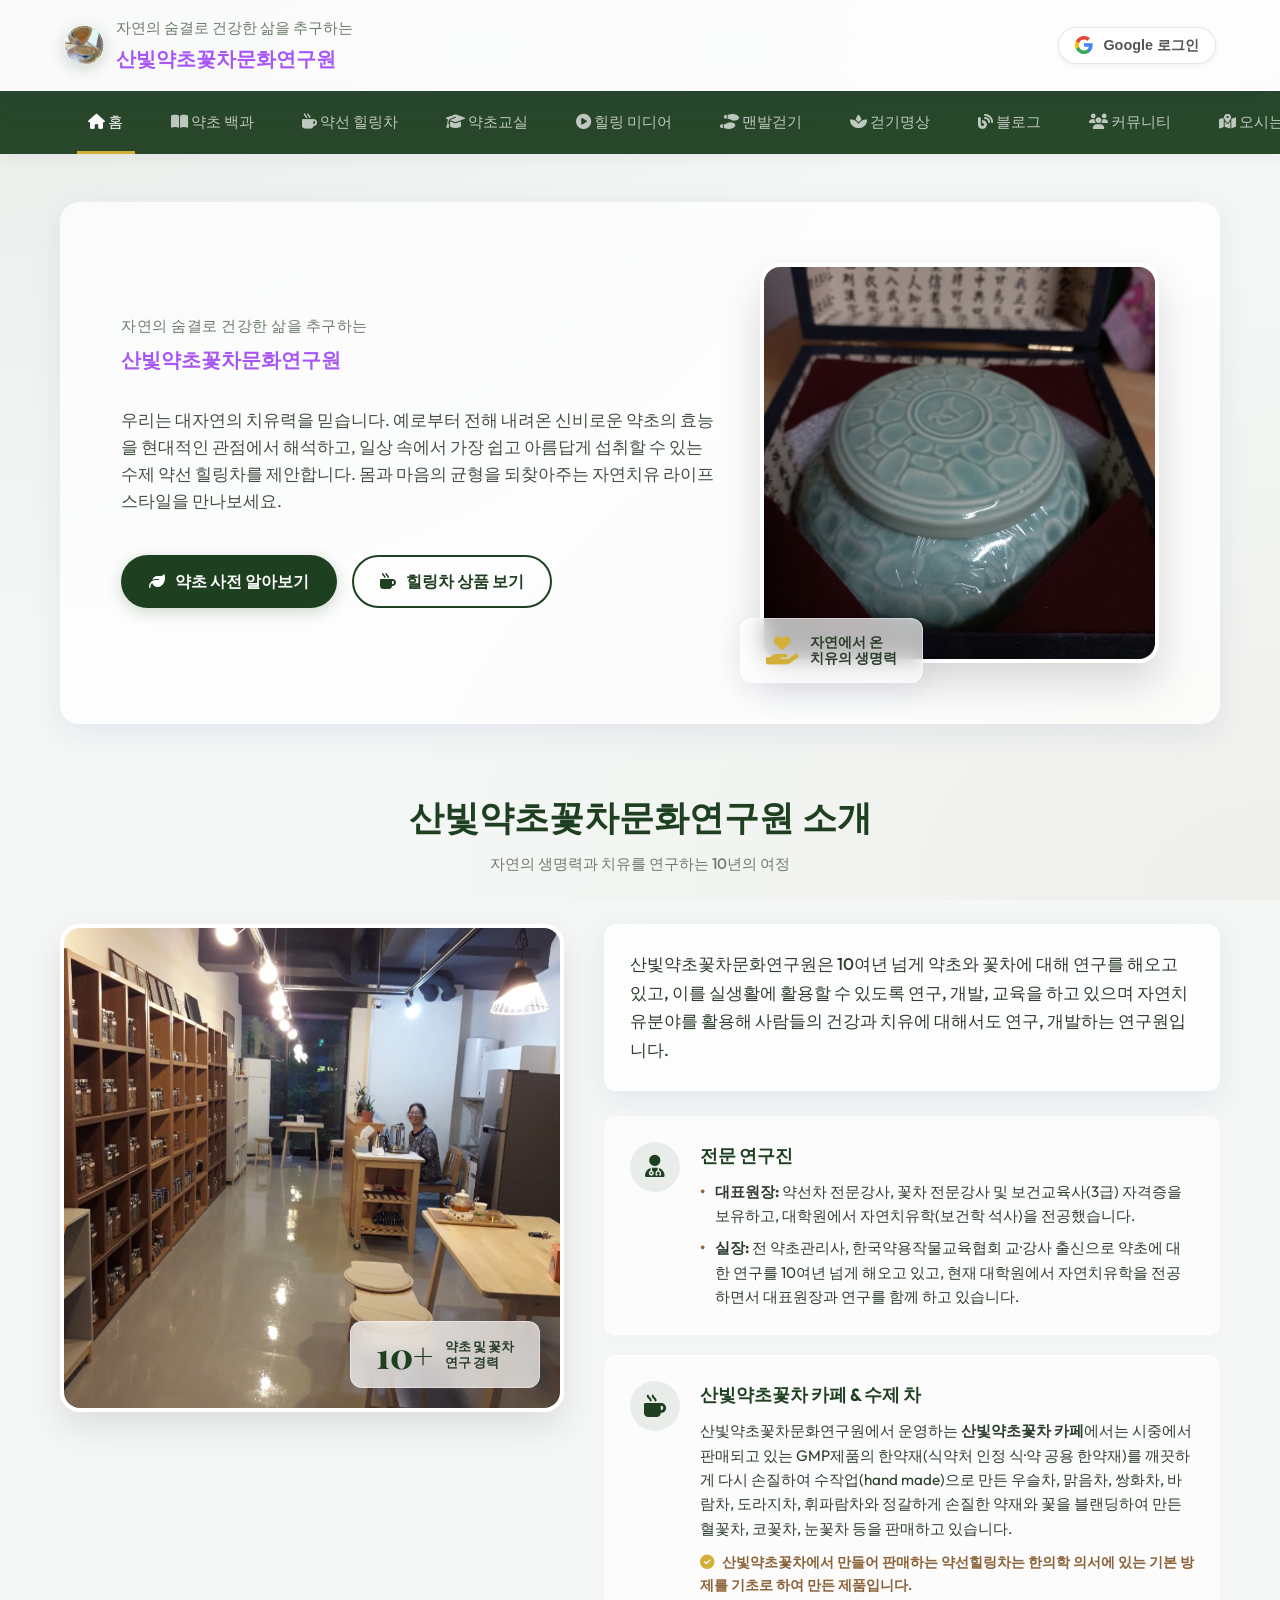
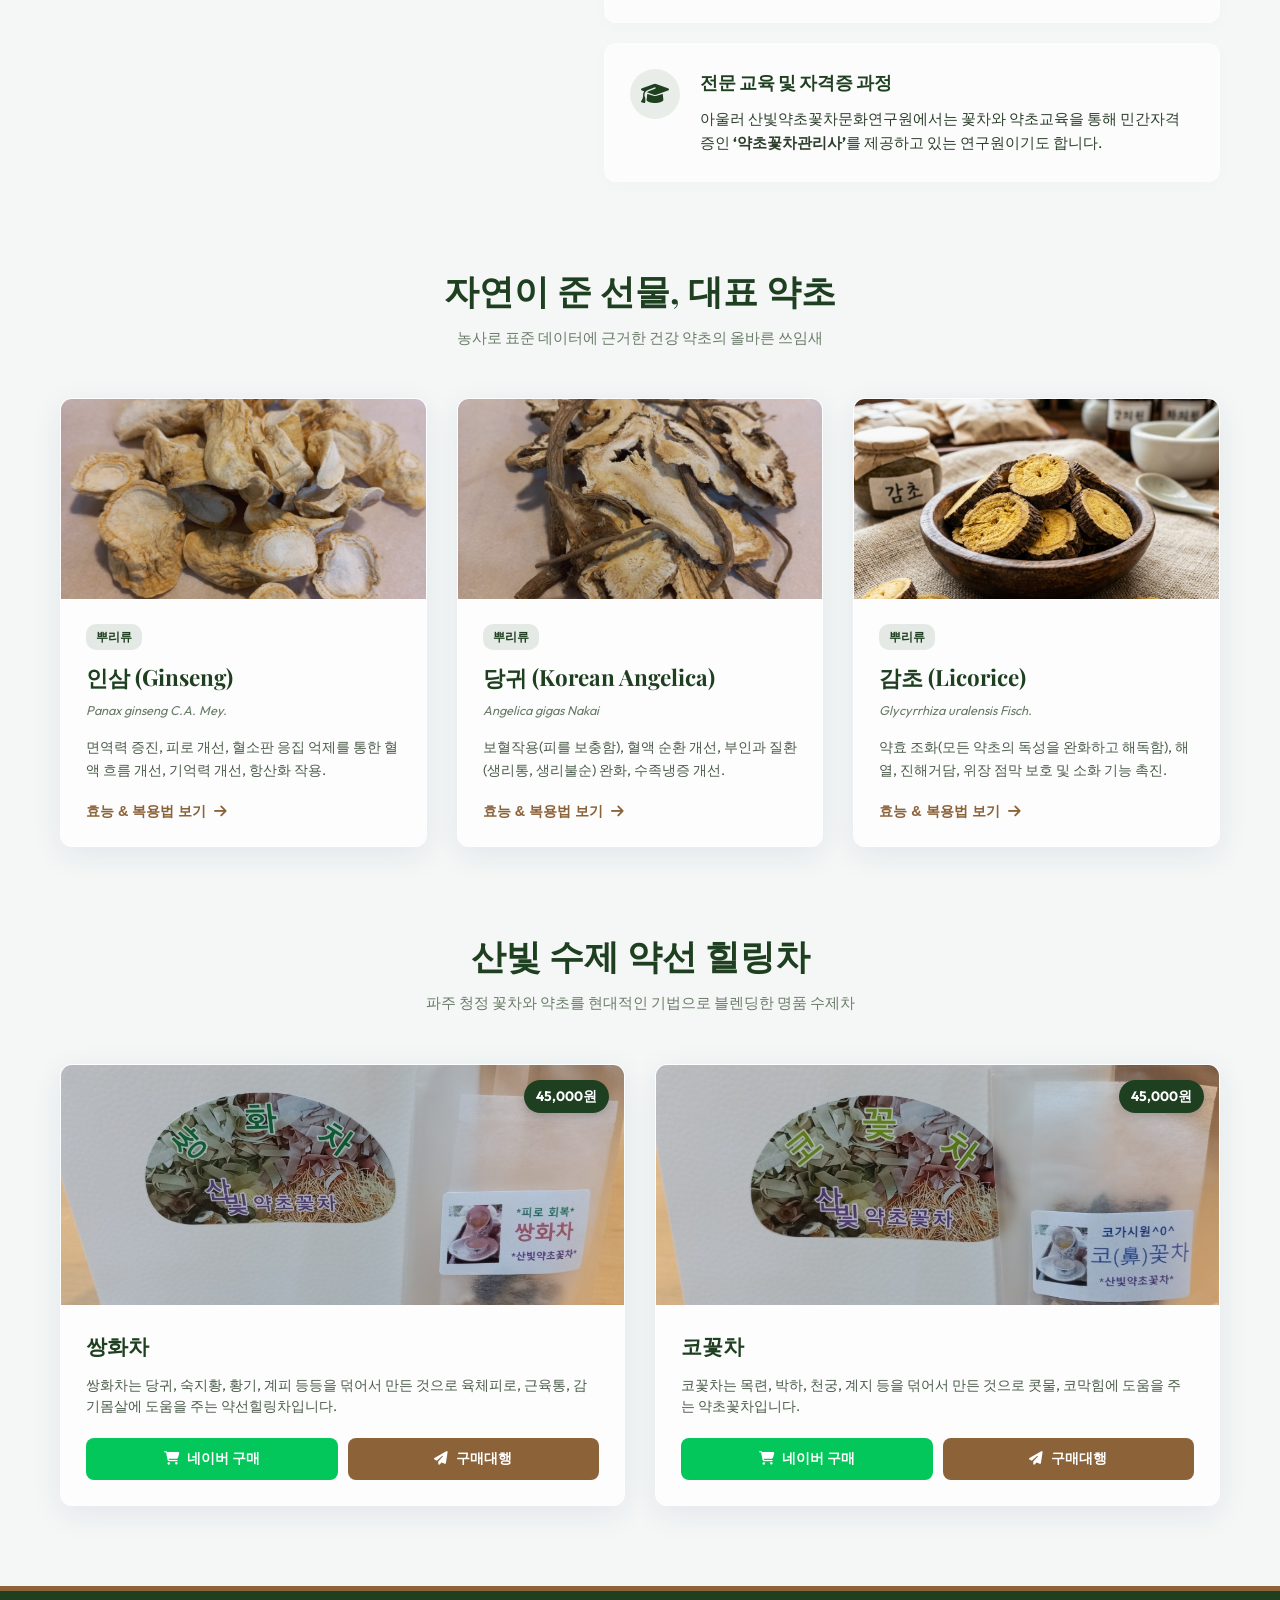
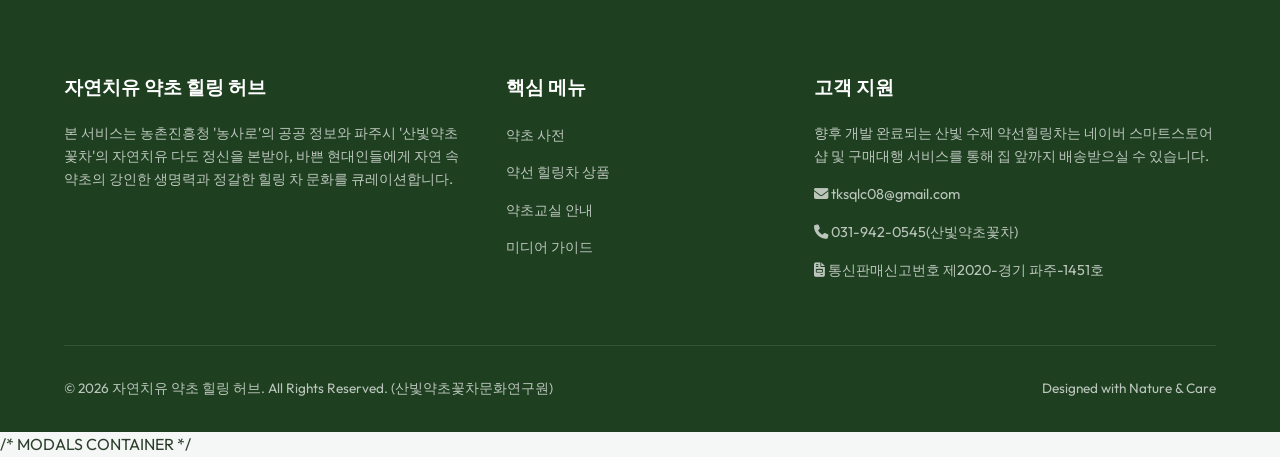
==== commit 31185758: "fix: 고객지원 문구 쿠팡파트너스 -> 네이버스마트스토어 변경" ====
--- a/herb-healing-home/index.html
+++ b/herb-healing-home/index.html
@@ -51,8 +51,8 @@
       <li><a href="https://blog.naver.com/cslim088" target="_blank"><i class="fa-solid fa-blog"></i> 블로그</a></li>
       <li data-target="community"><a href="#community"><i class="fa-solid fa-users"></i> 커뮤니티</a></li>
       <li data-target="location"><a href="#location"><i class="fa-solid fa-map-location-dot"></i> 오시는 길</a></li>
-      <!-- Admin Panel Menu (Only visible to admin) -->
-      <li data-target="admin" id="nav-admin-link" style="display: none;"><a href="#admin" style="color: #e74c3c; font-weight: 700;"><i class="fa-solid fa-toolbox"></i> 관리자 패널</a></li>
+      <!-- Admin Panel Menu (Only visible to authenticated admin) -->
+      <li data-target="admin" id="nav-admin-link" style="display: none !important;"><a href="#admin" style="color: #e74c3c; font-weight: 700;"><i class="fa-solid fa-toolbox"></i> 관리자 패널</a></li>
     </ul>
   </nav>
 
@@ -79,7 +79,7 @@
       </div>
       <div class="footer-col">
         <h4>고객 지원</h4>
-        <p>향후 개발 완료되는 산빛 수제 약선힐링차는 쿠팡 파트너스 샵 및 구매대행 서비스를 통해 집 앞까지 배송받으실 수 있습니다.</p>
+        <p>향후 개발 완료되는 산빛 수제 약선힐링차는 네이버 스마트스토어 샵 및 구매대행 서비스를 통해 집 앞까지 배송받으실 수 있습니다.</p>
         <p><i class="fa-solid fa-envelope"></i> <span class="footer-email">tksqlc08@gmail.com</span></p>
         <p><i class="fa-solid fa-phone"></i> <span class="footer-phone">031-942-0545(산빛약초꽃차)</span></p>
         <p><i class="fa-solid fa-file-invoice"></i> <span class="footer-license">통신판매신고번호 제2020-경기 파주-1451호</span></p>
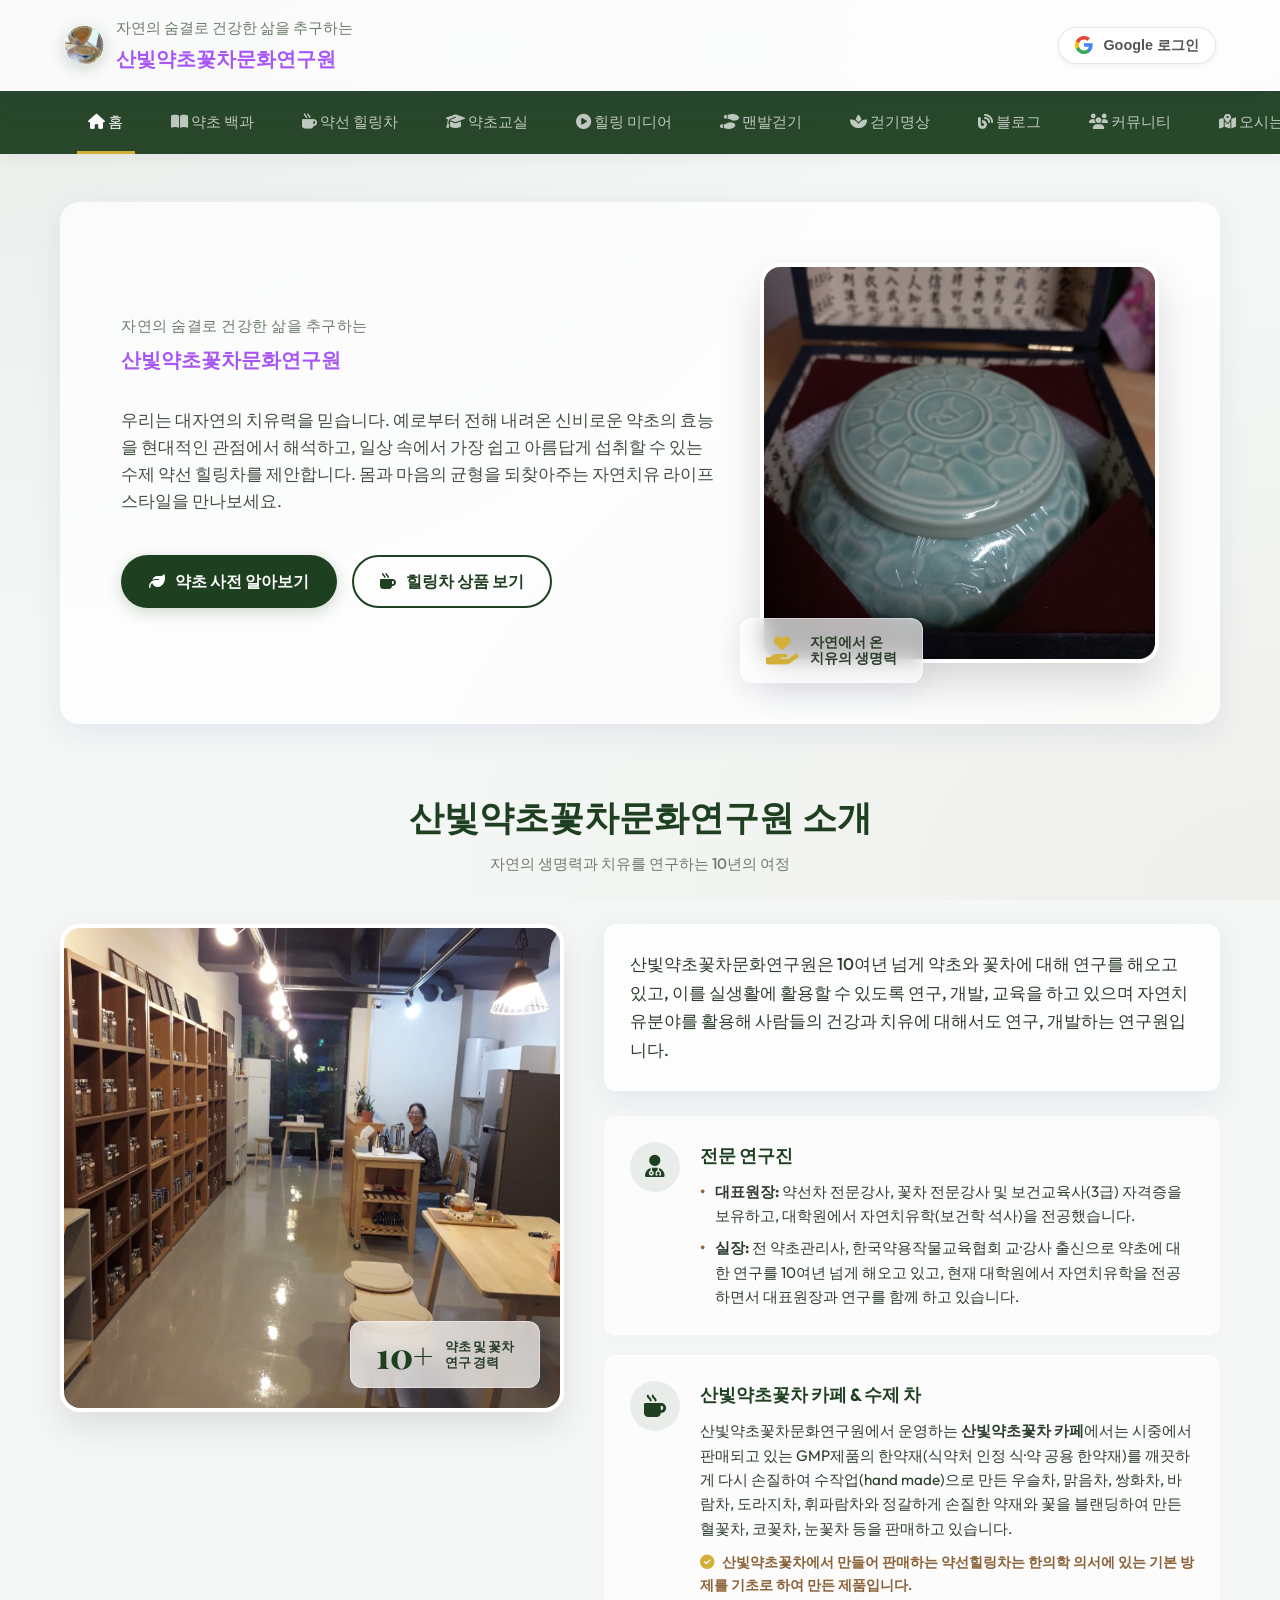
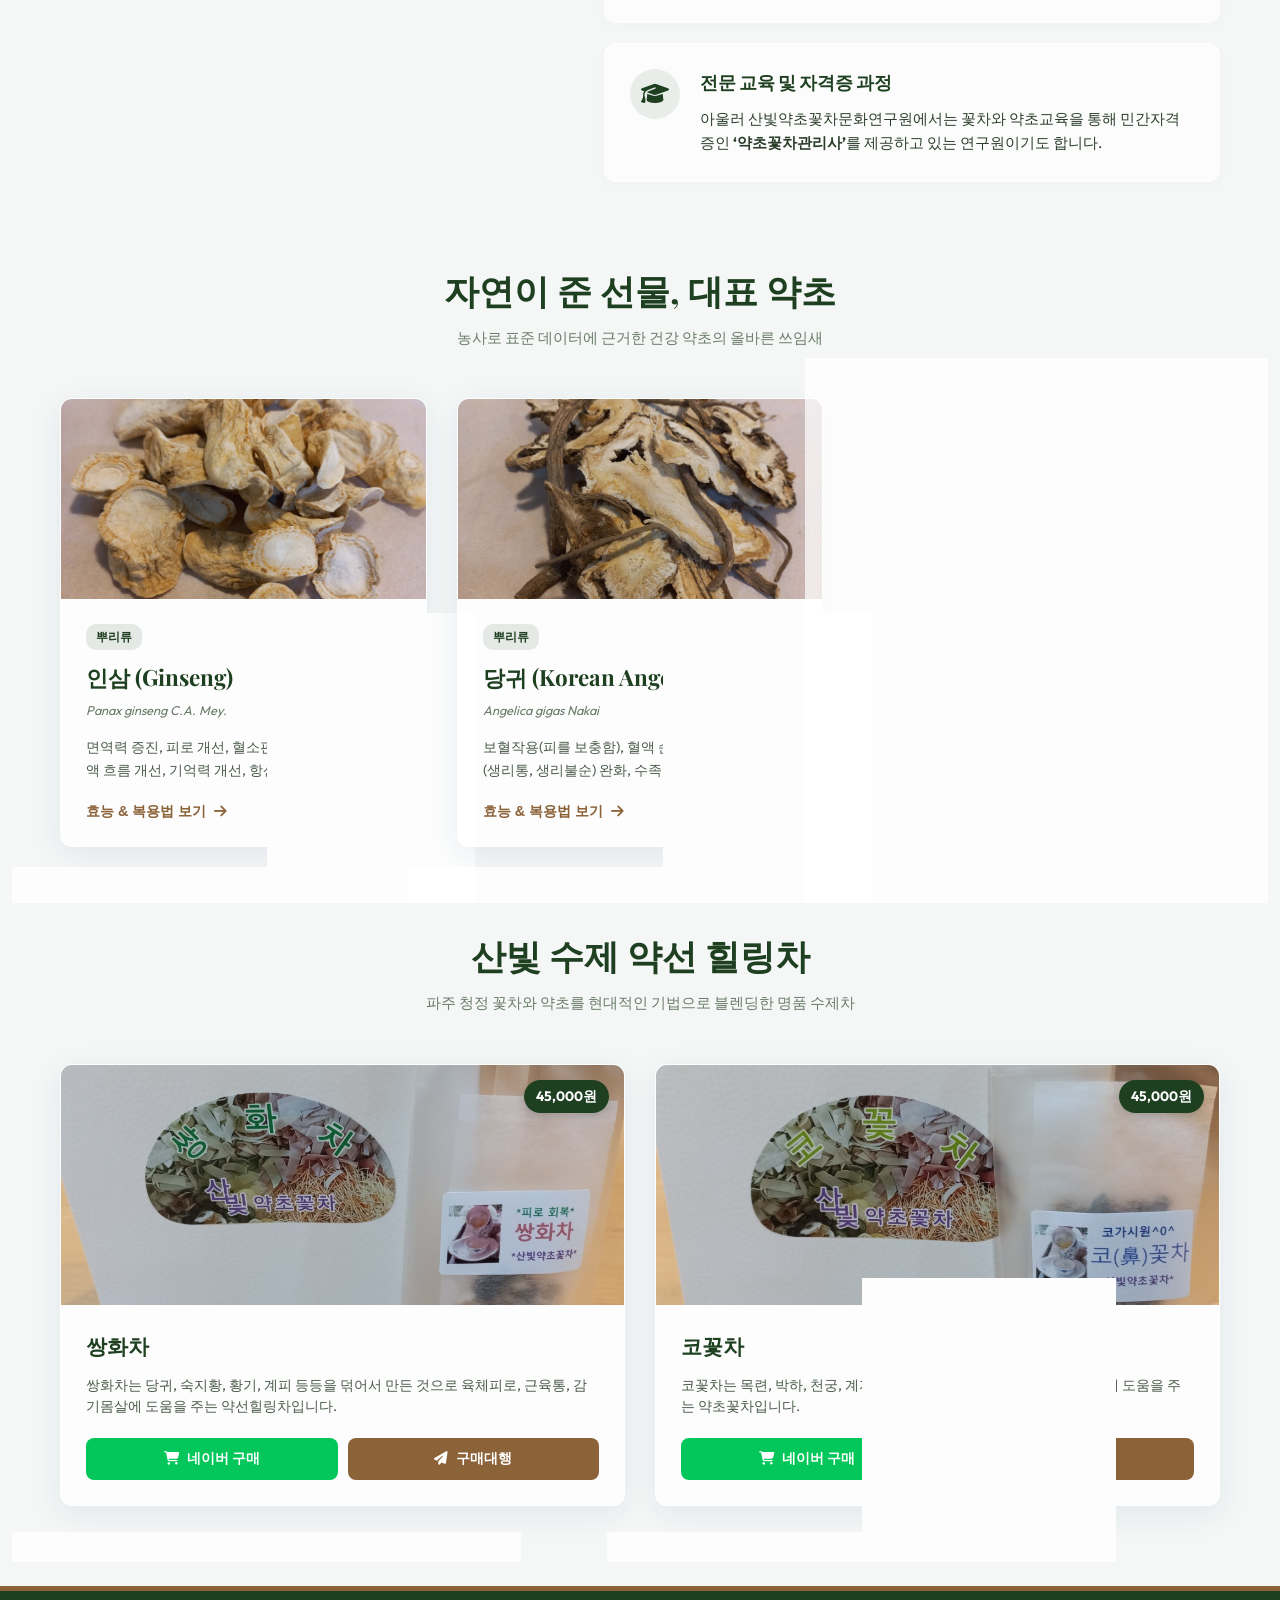
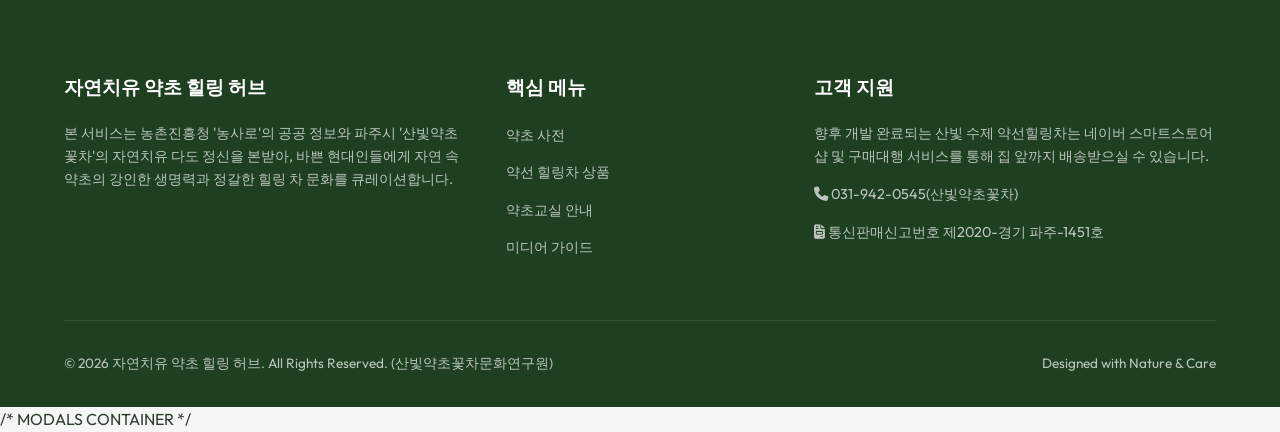
==== commit d4aca21e: "Fix community post sync and remove footer email address" ====
--- a/herb-healing-home/index.html
+++ b/herb-healing-home/index.html
@@ -80,7 +80,6 @@
       <div class="footer-col">
         <h4>고객 지원</h4>
         <p>향후 개발 완료되는 산빛 수제 약선힐링차는 네이버 스마트스토어 샵 및 구매대행 서비스를 통해 집 앞까지 배송받으실 수 있습니다.</p>
-        <p><i class="fa-solid fa-envelope"></i> <span class="footer-email">tksqlc08@gmail.com</span></p>
         <p><i class="fa-solid fa-phone"></i> <span class="footer-phone">031-942-0545(산빛약초꽃차)</span></p>
         <p><i class="fa-solid fa-file-invoice"></i> <span class="footer-license">통신판매신고번호 제2020-경기 파주-1451호</span></p>
       </div>
@@ -159,7 +158,7 @@
     <div class="modal-container">
       <button class="modal-close-btn" onclick="UI.closeModal('agent-buy-modal')">&times;</button>
       <h3 class="modal-title">약선 힐링차 구매대행 신청서</h3>
-      <p style="color: var(--text-muted); font-size: 0.85rem; margin-bottom: 20px;">파주 산빛원 가마 덖음 수제 힐링차 구매대행을 요청합니다. 신청서를 제출하시면 대행 관리자(tksqlc08@gmail.com)가 확인 후 쿠팡샵 결제 링크 및 안내 전화를 드립니다.</p>
+      <p style="color: var(--text-muted); font-size: 0.85rem; margin-bottom: 20px;">파주 산빛약초꽃차문화연구원 덖음 수제 힐링차 구매대행을 요청합니다. 신청서를 제출하시면 대행 관리자(tksqlc08@gmail.com)가 확인 후 네이버 스마트 스토어 결제링크 및 안내 전화를 드립니다.</p>
       
       <form id="agent-buy-form" onsubmit="event.preventDefault();">
         <input type="hidden" id="buy-product-id">
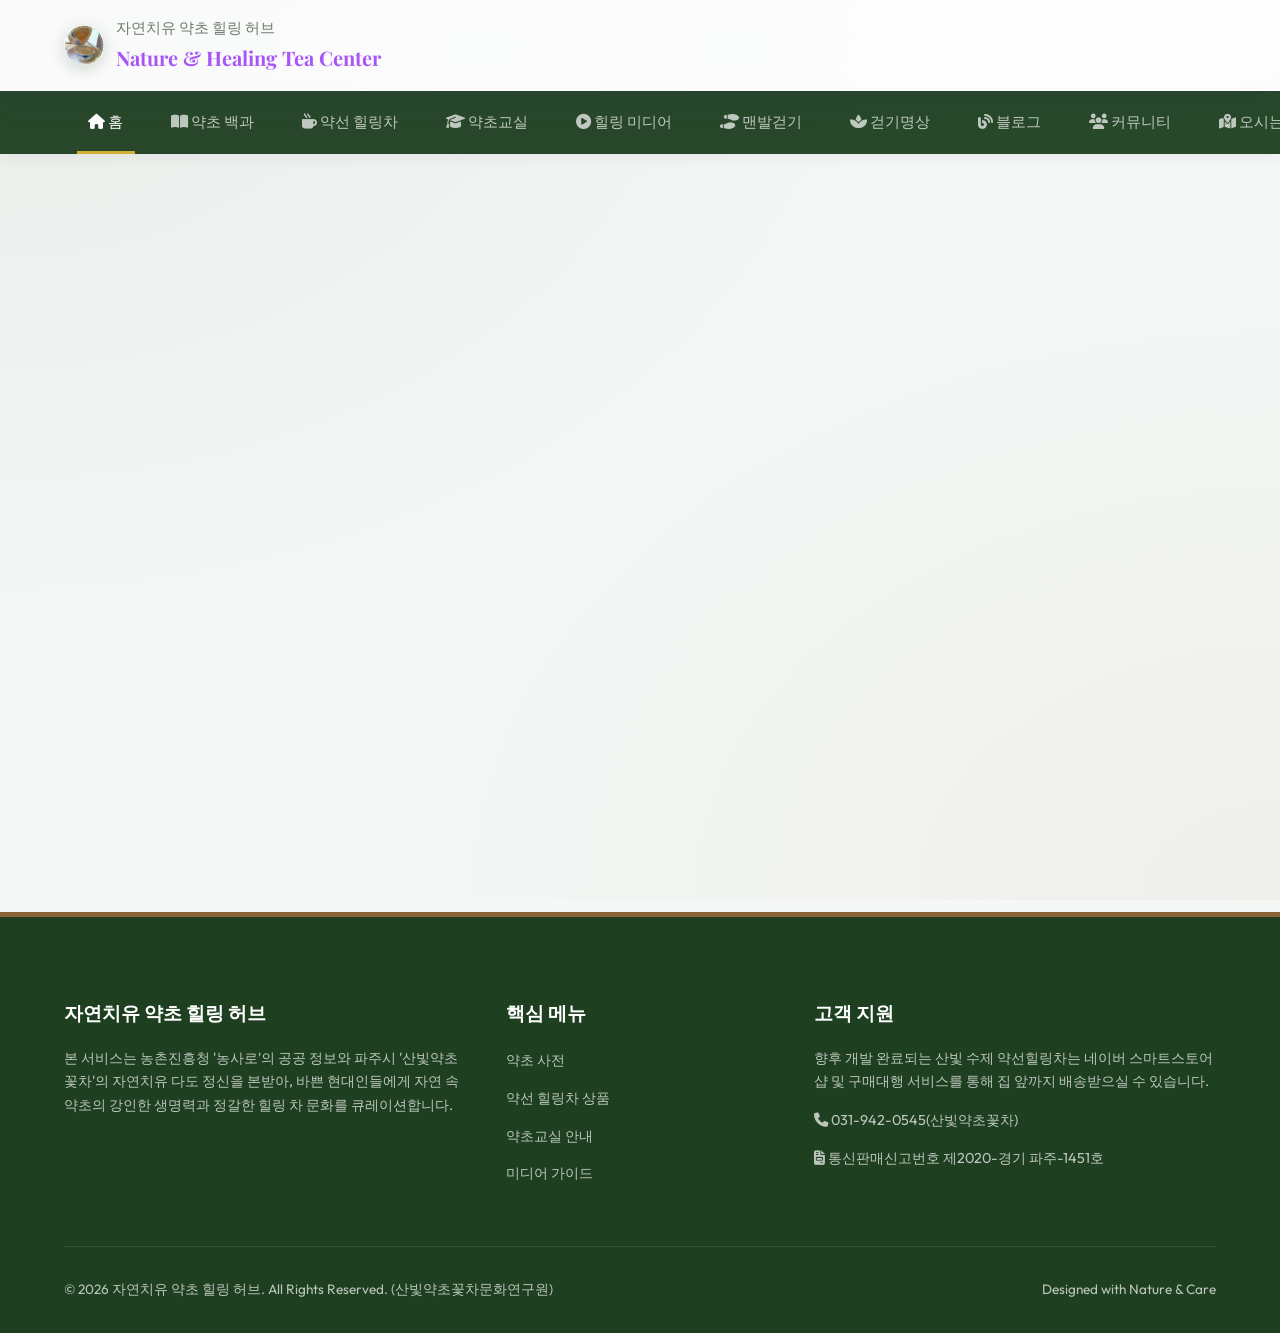
==== commit e04c0fed: "Fix initial router rendering and HTML comment syntax" ====
--- a/herb-healing-home/index.html
+++ b/herb-healing-home/index.html
@@ -97,7 +97,7 @@
   </button>
 
   <!-- ==================================================== -->
-  /* MODALS CONTAINER                                     */
+  <!-- MODALS CONTAINER                                     -->
   <!-- ==================================================== -->
 
   <!-- 1. Google Auth Simulation Modal -->
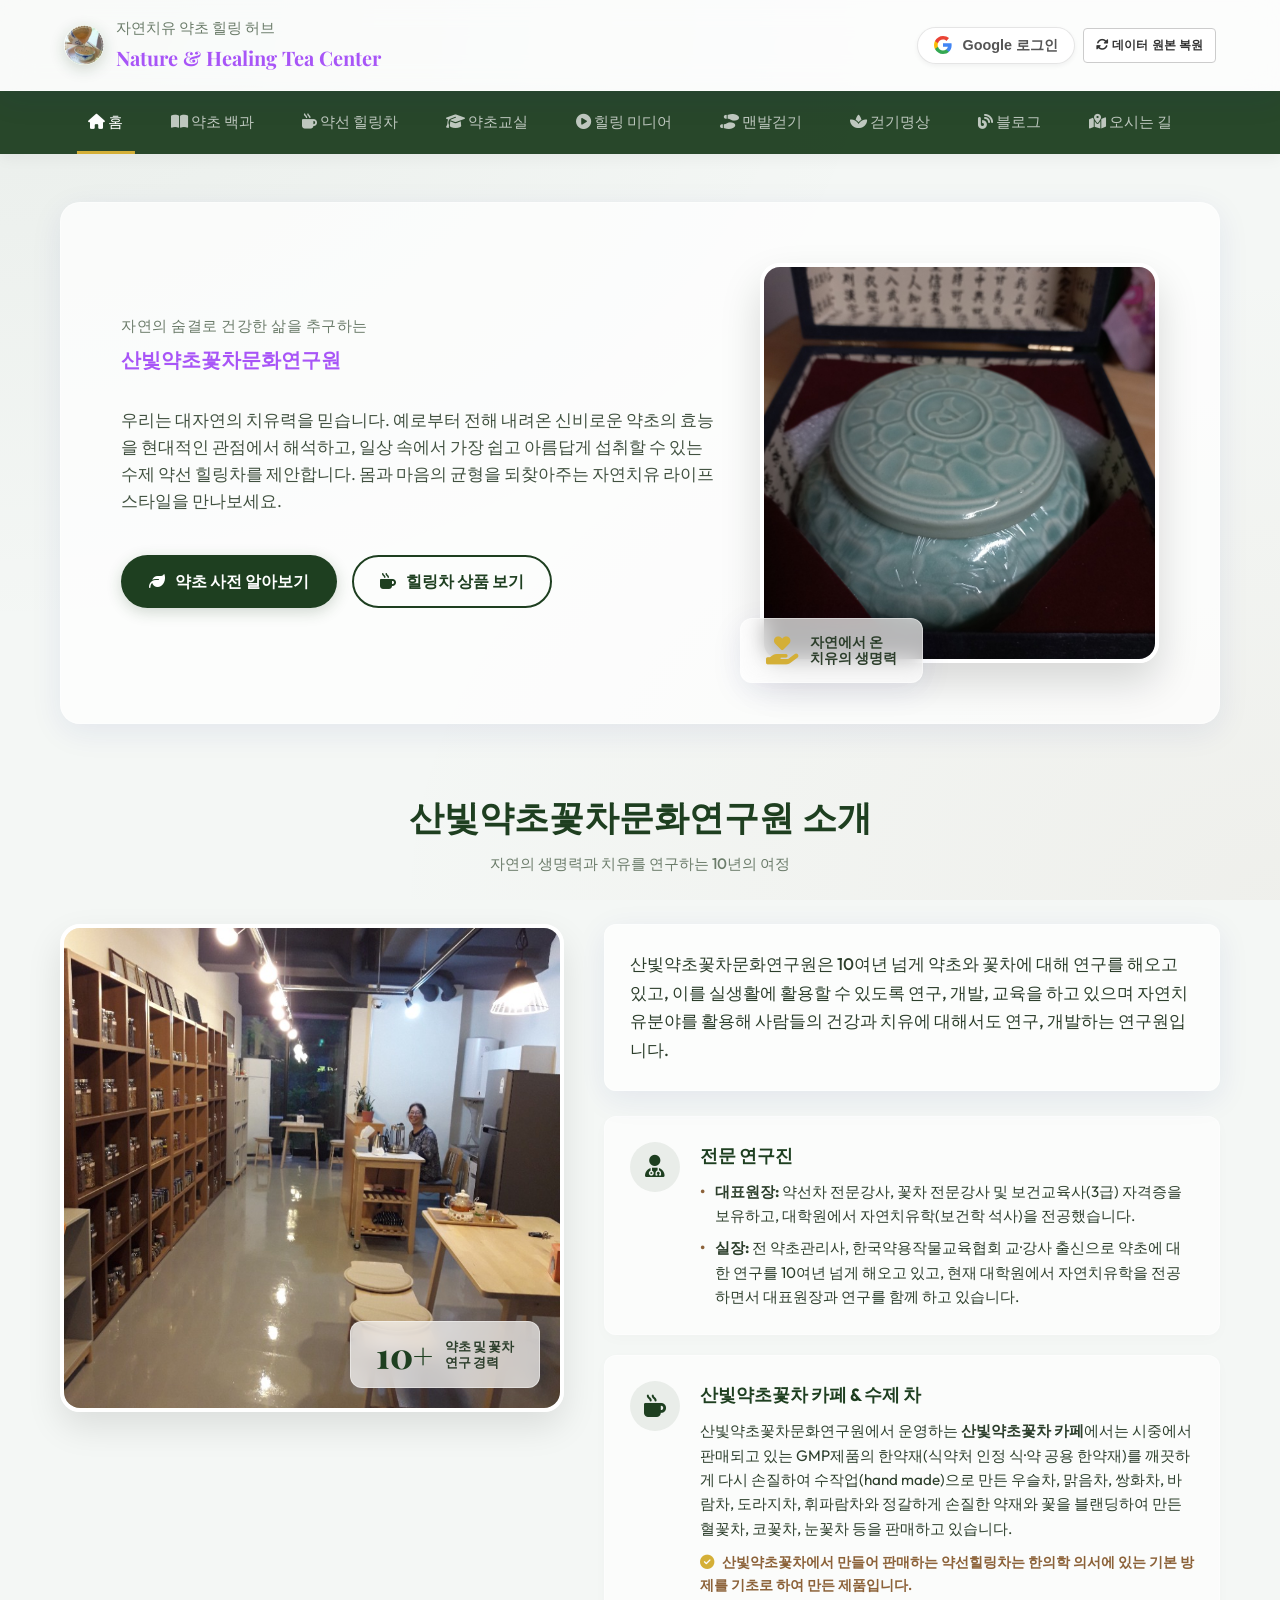
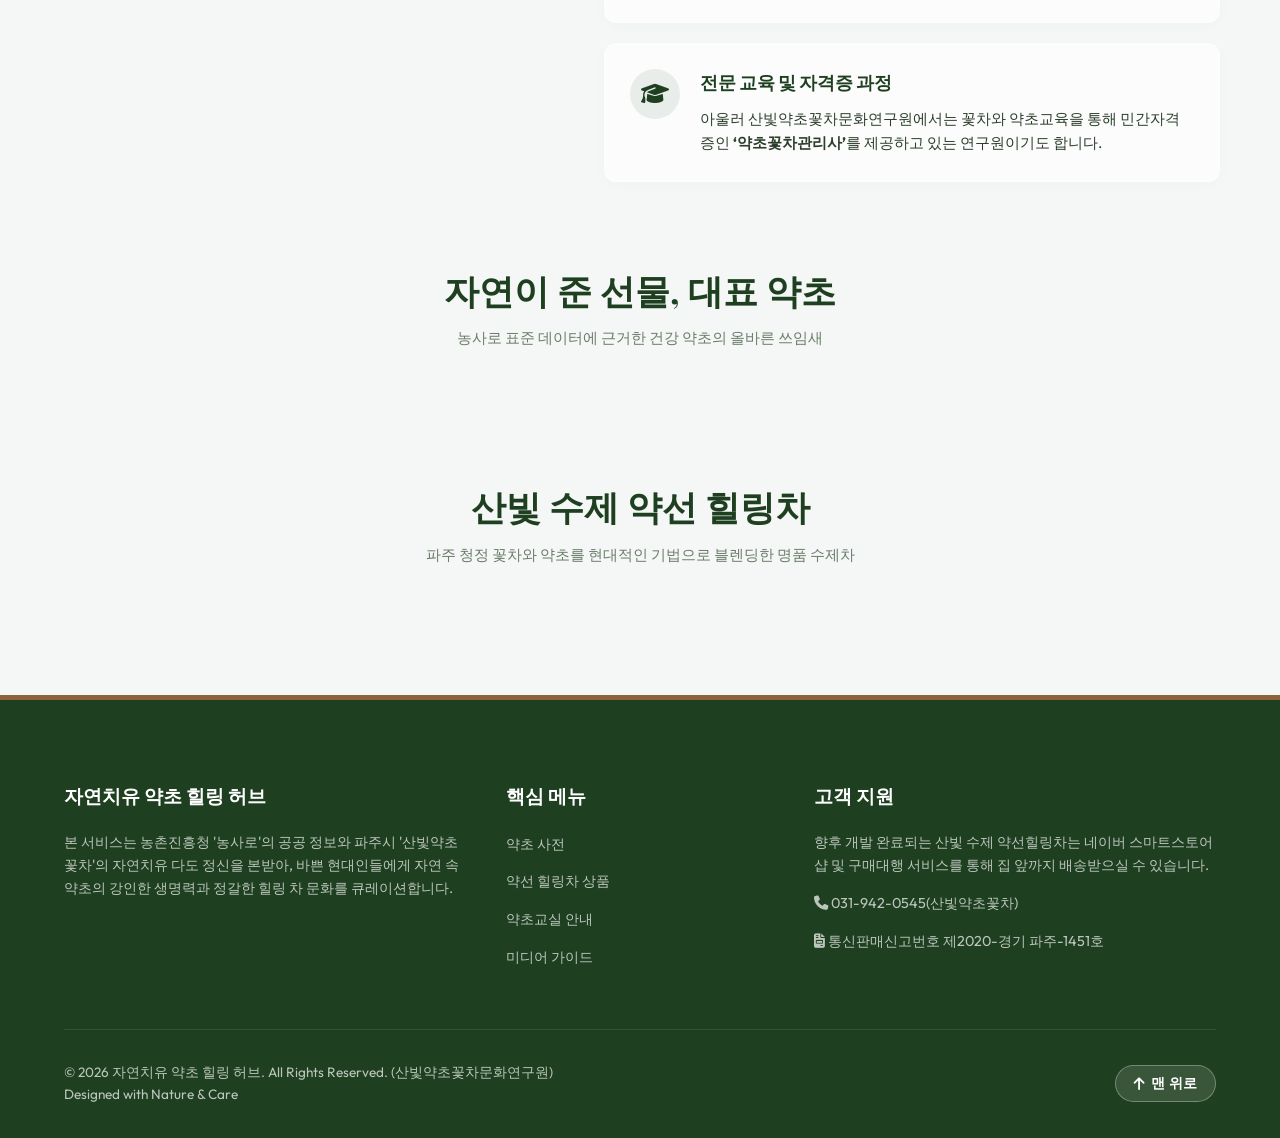
==== commit 66e73522: "fix: remove community menu tab and enhance scroll-to-top button" ====
--- a/herb-healing-home/index.html
+++ b/herb-healing-home/index.html
@@ -49,7 +49,6 @@
       <li data-target="barefoot"><a href="#barefoot"><i class="fa-solid fa-shoe-prints"></i> 맨발걷기</a></li>
       <li data-target="meditation"><a href="#meditation"><i class="fa-solid fa-spa"></i> 걷기명상</a></li>
       <li><a href="https://blog.naver.com/cslim088" target="_blank"><i class="fa-solid fa-blog"></i> 블로그</a></li>
-      <li data-target="community"><a href="#community"><i class="fa-solid fa-users"></i> 커뮤니티</a></li>
       <li data-target="location"><a href="#location"><i class="fa-solid fa-map-location-dot"></i> 오시는 길</a></li>
       <!-- Admin Panel Menu (Only visible to authenticated admin) -->
       <li data-target="admin" id="nav-admin-link" style="display: none !important;"><a href="#admin" style="color: #e74c3c; font-weight: 700;"><i class="fa-solid fa-toolbox"></i> 관리자 패널</a></li>
@@ -58,7 +57,7 @@
 
   <!-- MAIN APP VIEW CONTAINER -->
   <main class="container" id="app-view-container">
-    <!-- Dynamic page content will be injected here by app.js -->
+    <!-- JavaScript will dynamically render active view (Home, Encyclopedia, Teas, Academy, Media, Barefoot, Meditation, Community, Location, Admin) based on URL hash -->
   </main>
 
   <!-- FOOTER -->
@@ -84,9 +83,14 @@
         <p><i class="fa-solid fa-file-invoice"></i> <span class="footer-license">통신판매신고번호 제2020-경기 파주-1451호</span></p>
       </div>
     </div>
-    <div class="footer-bottom">
-      <p>&copy; 2026 자연치유 약초 힐링 허브. All Rights Reserved. (산빛약초꽃차문화연구원)</p>
-      <p>Designed with Nature & Care</p>
+    <div class="footer-bottom" style="display: flex; justify-content: space-between; align-items: center; flex-wrap: wrap; gap: 15px;">
+      <div>
+        <p>&copy; 2026 자연치유 약초 힐링 허브. All Rights Reserved. (산빛약초꽃차문화연구원)</p>
+        <p>Designed with Nature & Care</p>
+      </div>
+      <button onclick="window.scrollTo({top: 0, behavior: 'smooth'});" class="btn-footer-top" style="background: rgba(255,255,255,0.12); border: 1px solid rgba(255,255,255,0.3); color: #ffffff; padding: 8px 18px; border-radius: 20px; cursor: pointer; font-size: 0.9rem; font-weight: 600; display: flex; align-items: center; gap: 6px; transition: all 0.3s ease;">
+        <i class="fa-solid fa-arrow-up"></i> 맨 위로
+      </button>
     </div>
   </footer>
 
@@ -194,8 +198,25 @@
     </div>
   </div>
 
-  <!-- Scripts -->
-  <script src="db.js"></script>
-  <script src="app.js"></script>
+  <!-- Scripts with Cache Busting & Immediate Router Bootstrapper -->
+  <script src="db.js?v=20260923_v3"></script>
+  <script src="app.js?v=20260923_v3"></script>
+  <script>
+    // 브라우저 캐시 방지 및 주소창 해시 렌더링 즉시 실행 (100% 화면 전환 보장)
+    (function() {
+      function forceRenderCurrentHash() {
+        if (typeof window.router === 'function') {
+          window.router();
+        }
+      }
+      if (document.readyState === 'complete' || document.readyState === 'interactive') {
+        setTimeout(forceRenderCurrentHash, 10);
+      } else {
+        document.addEventListener('DOMContentLoaded', forceRenderCurrentHash);
+      }
+      window.addEventListener('load', forceRenderCurrentHash);
+      window.addEventListener('hashchange', forceRenderCurrentHash);
+    })();
+  </script>
 </body>
 </html>
--- a/herb-healing-home/style.css
+++ b/herb-healing-home/style.css
@@ -1934,7 +1934,7 @@
   position: fixed;
   bottom: 30px;
   right: 30px;
-  z-index: 999;
+  z-index: 9999;
   display: flex;
   align-items: center;
   justify-content: center;
